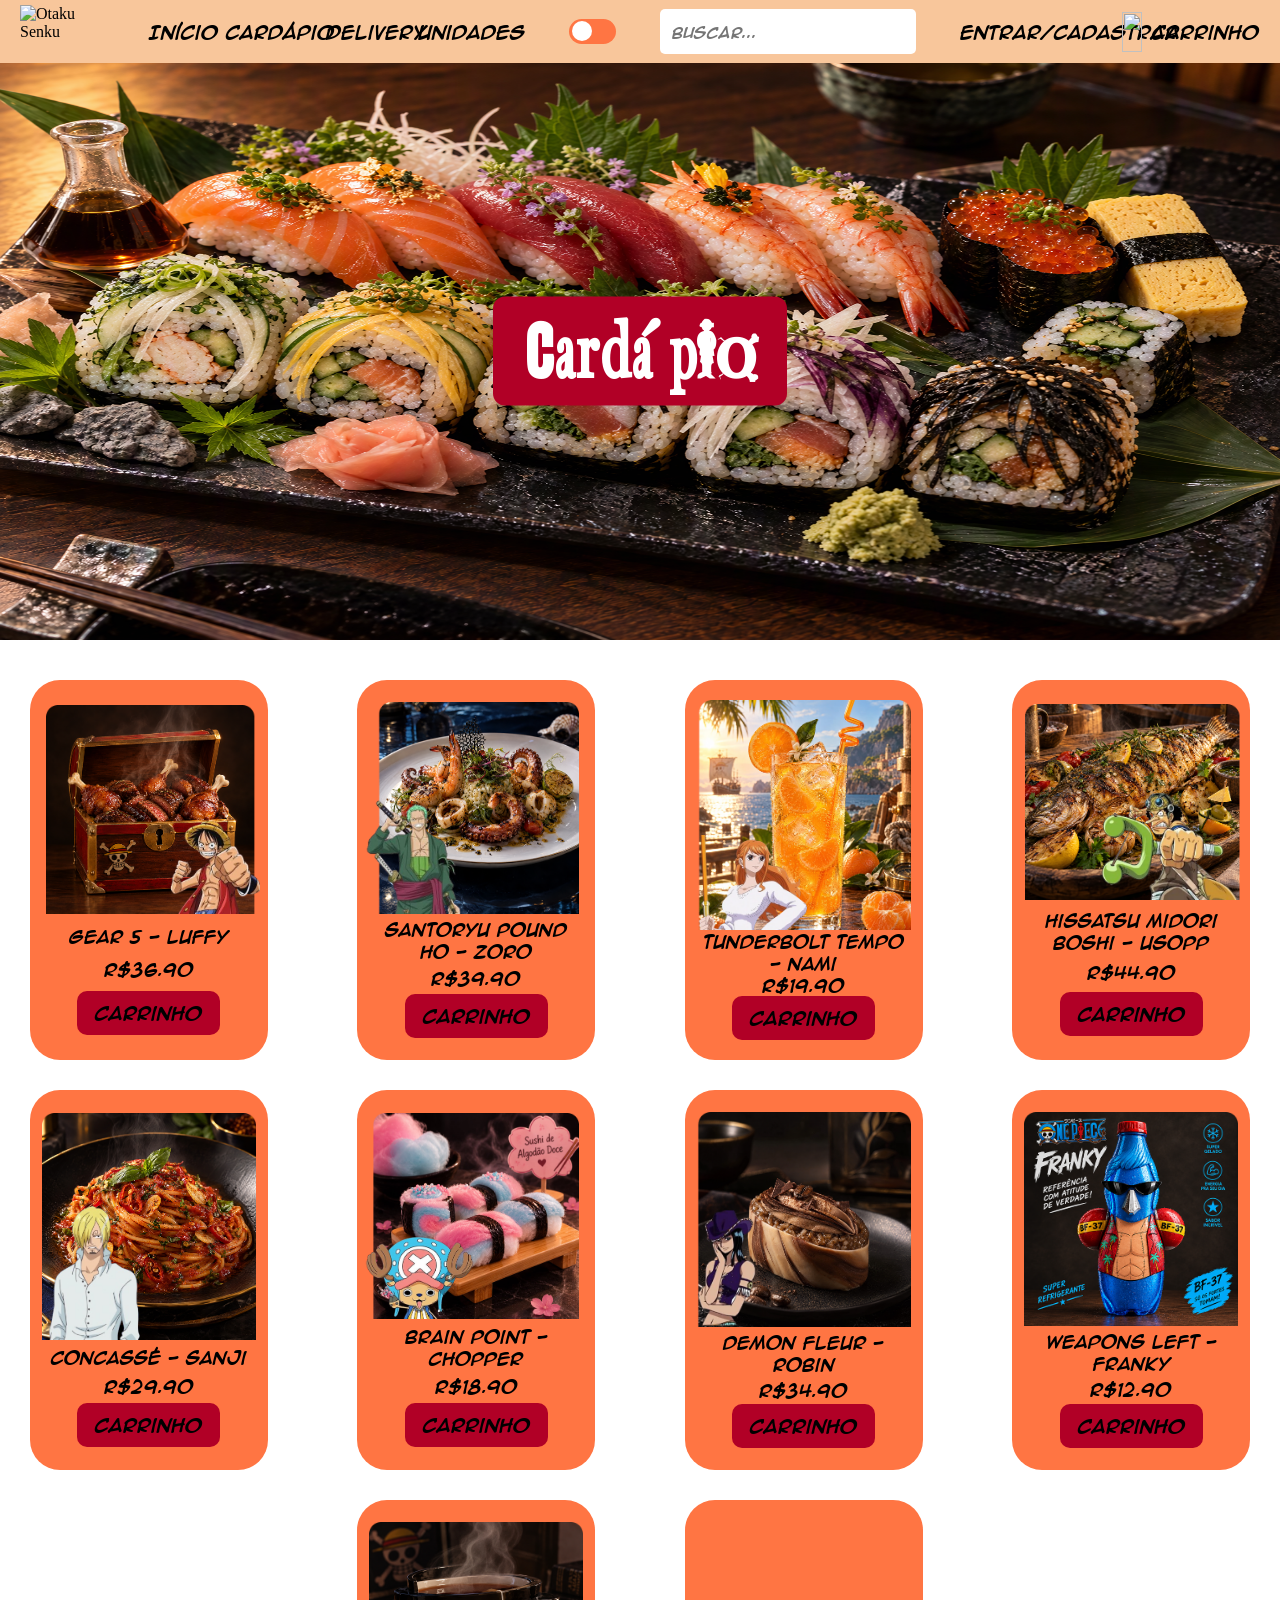
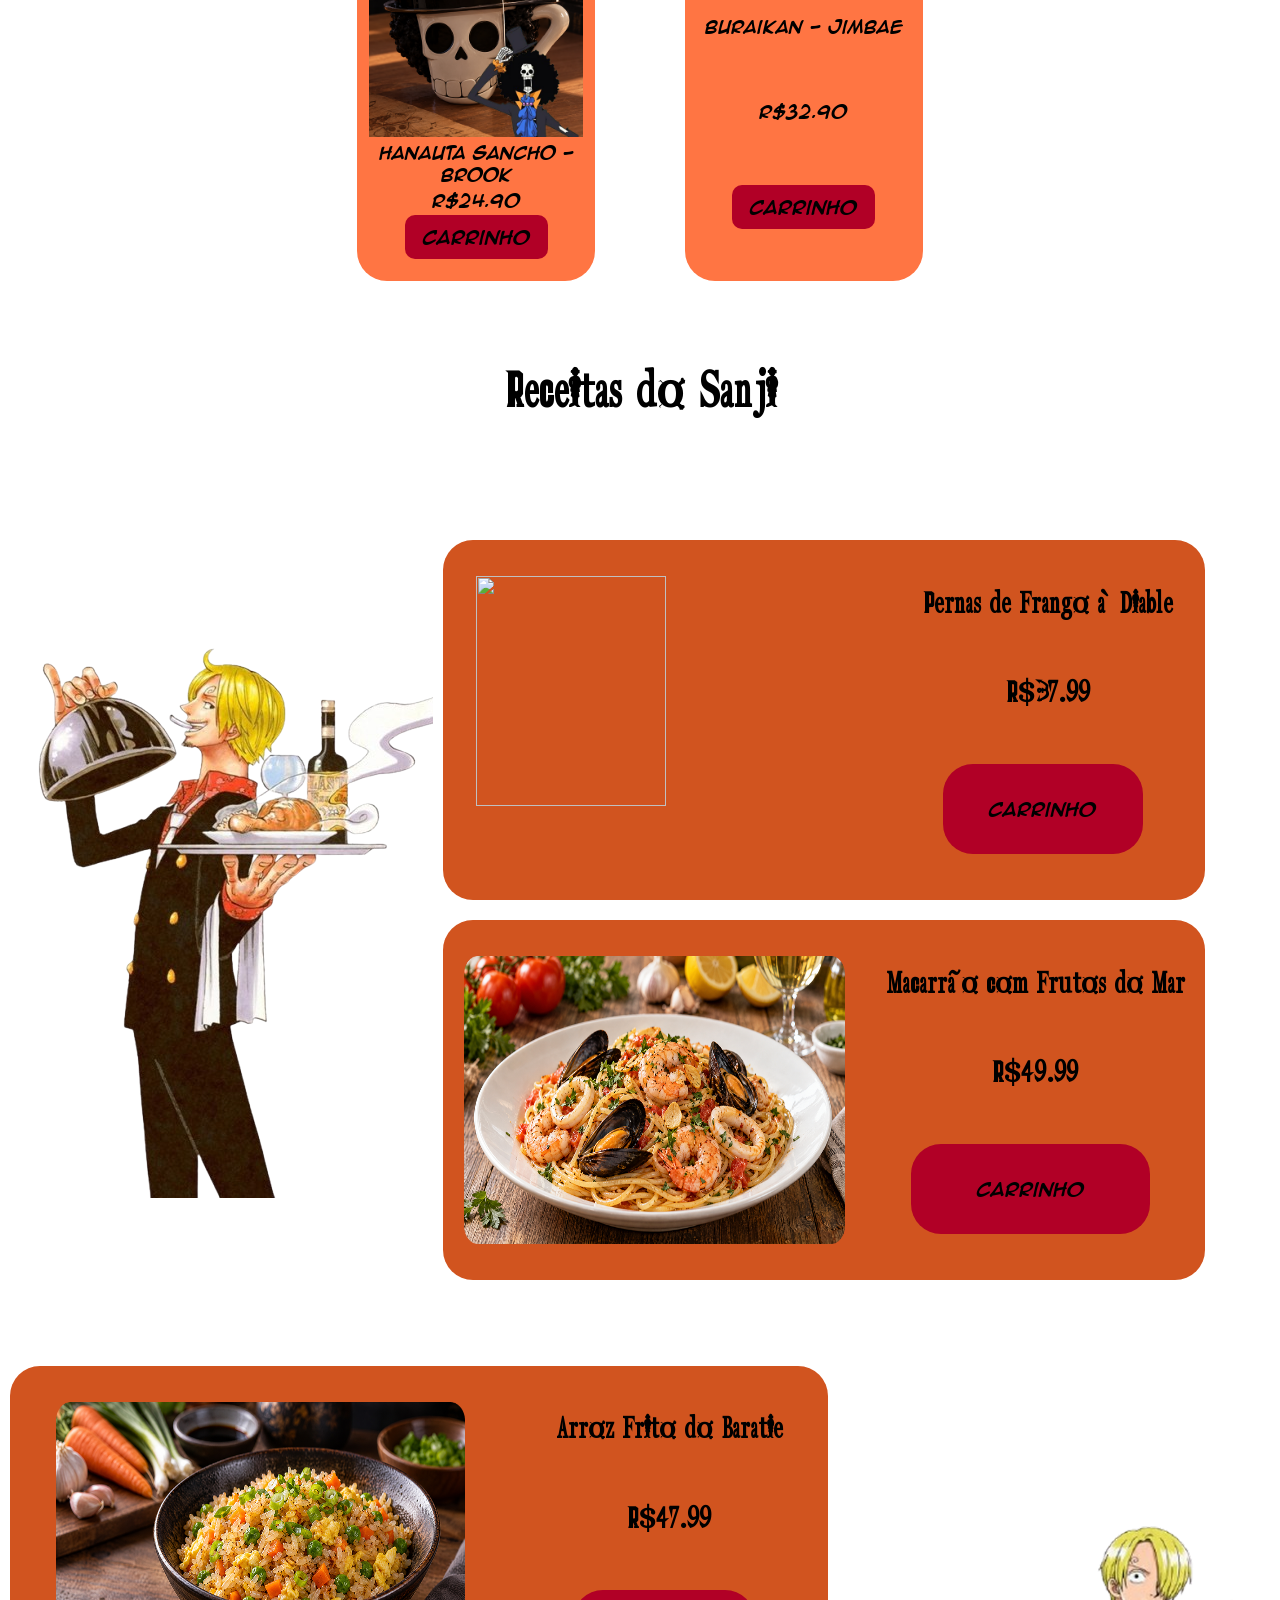
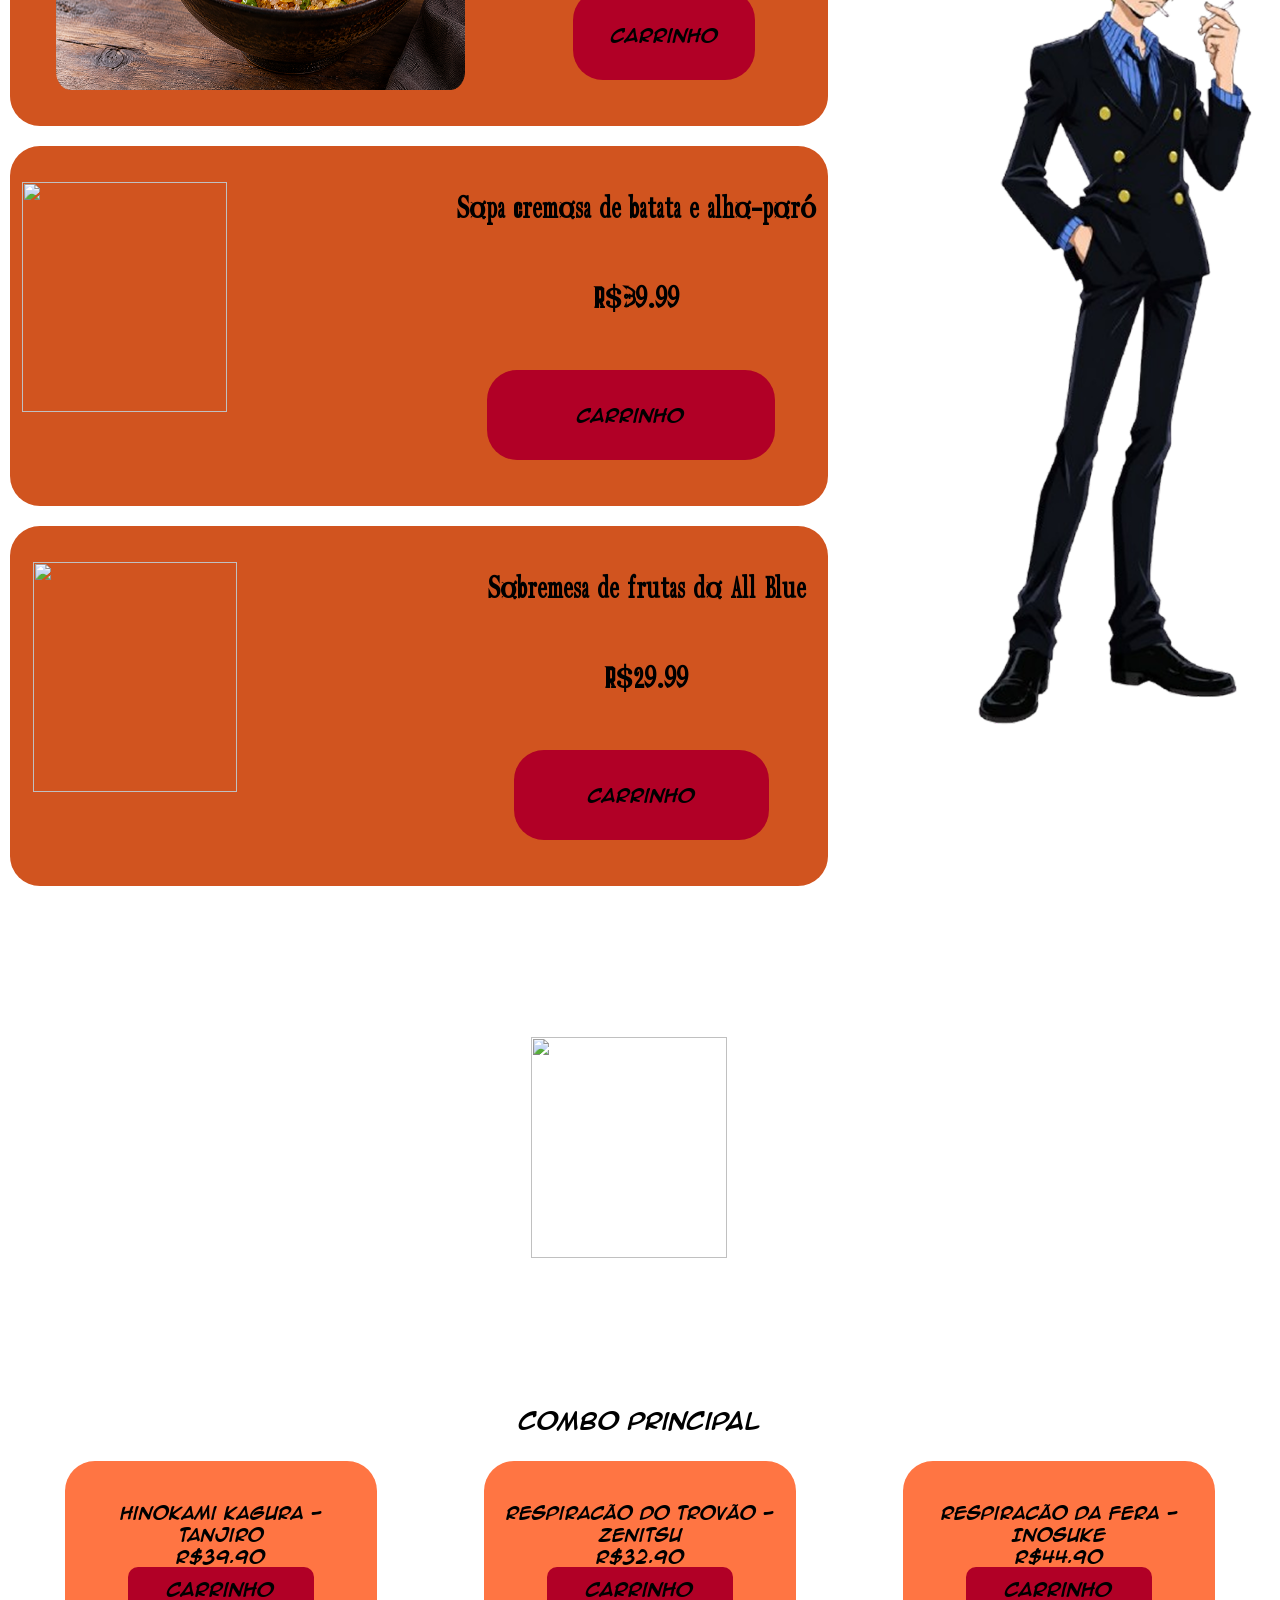
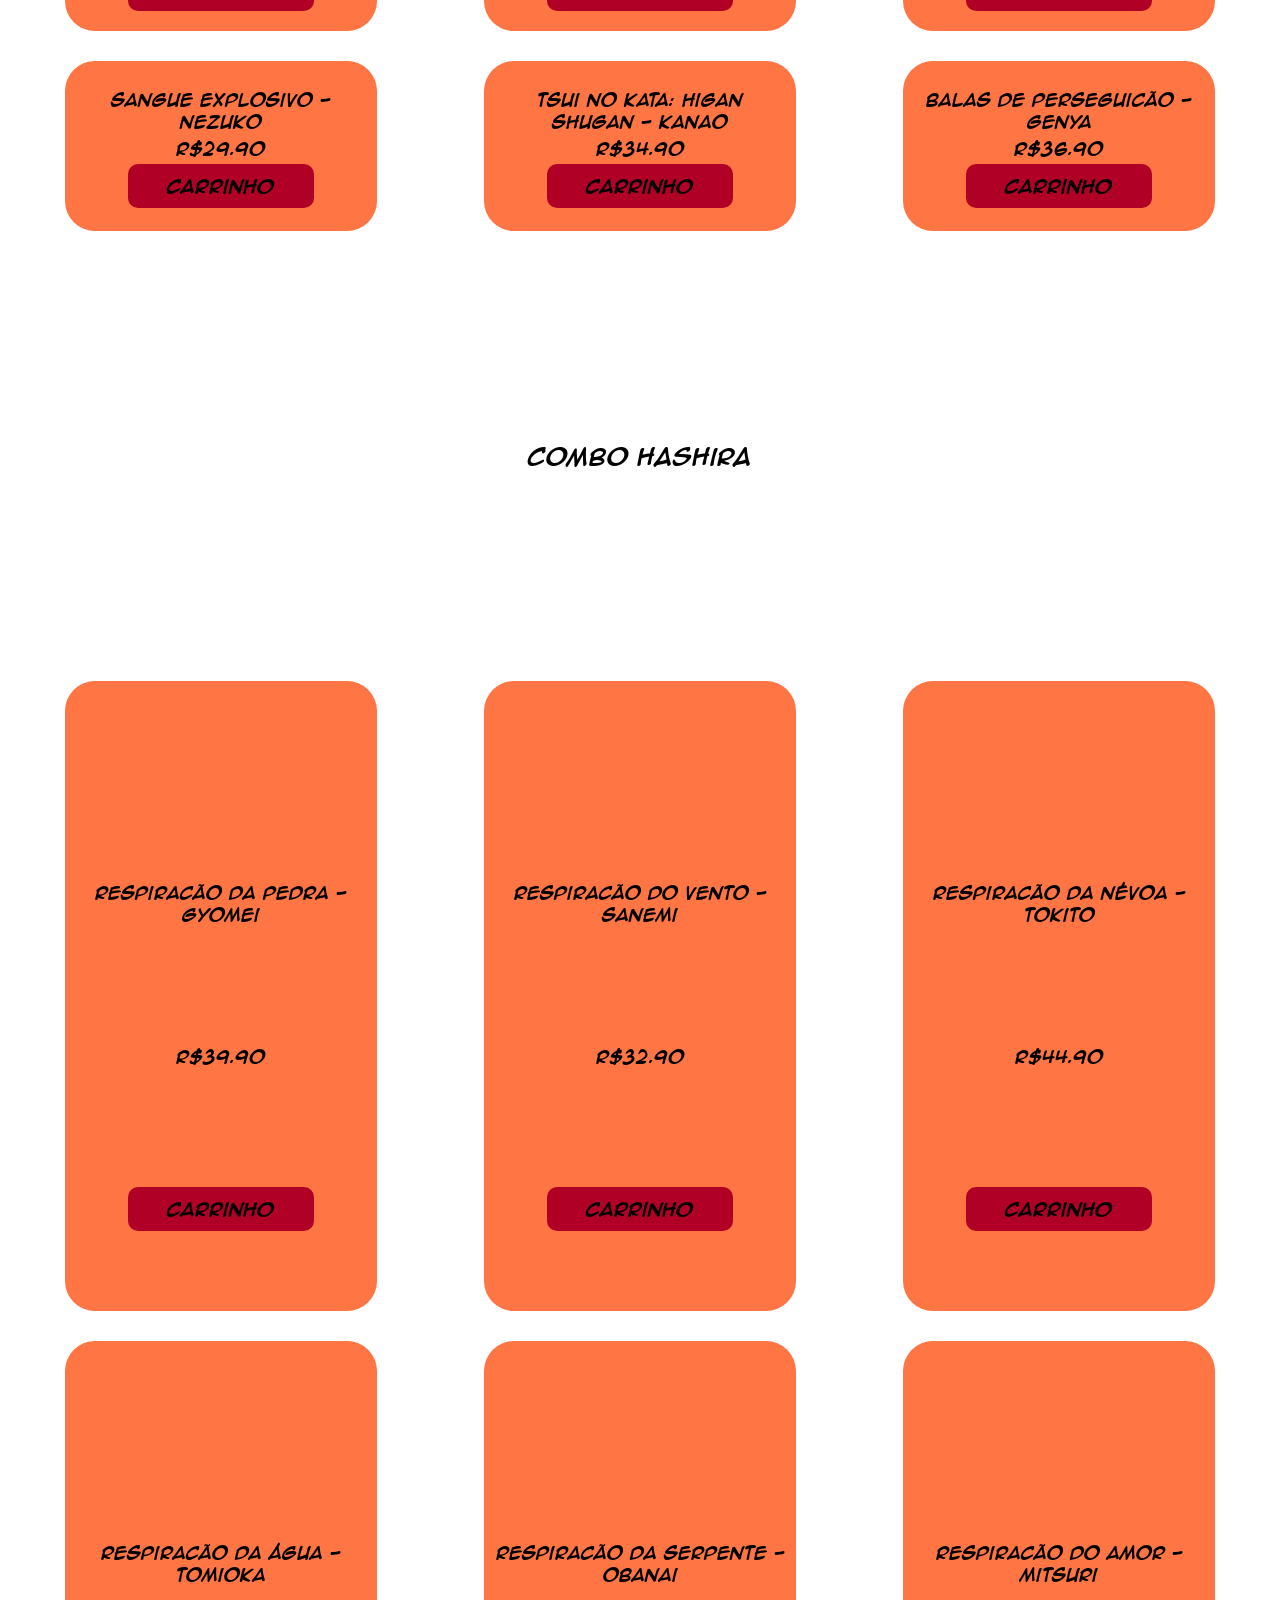
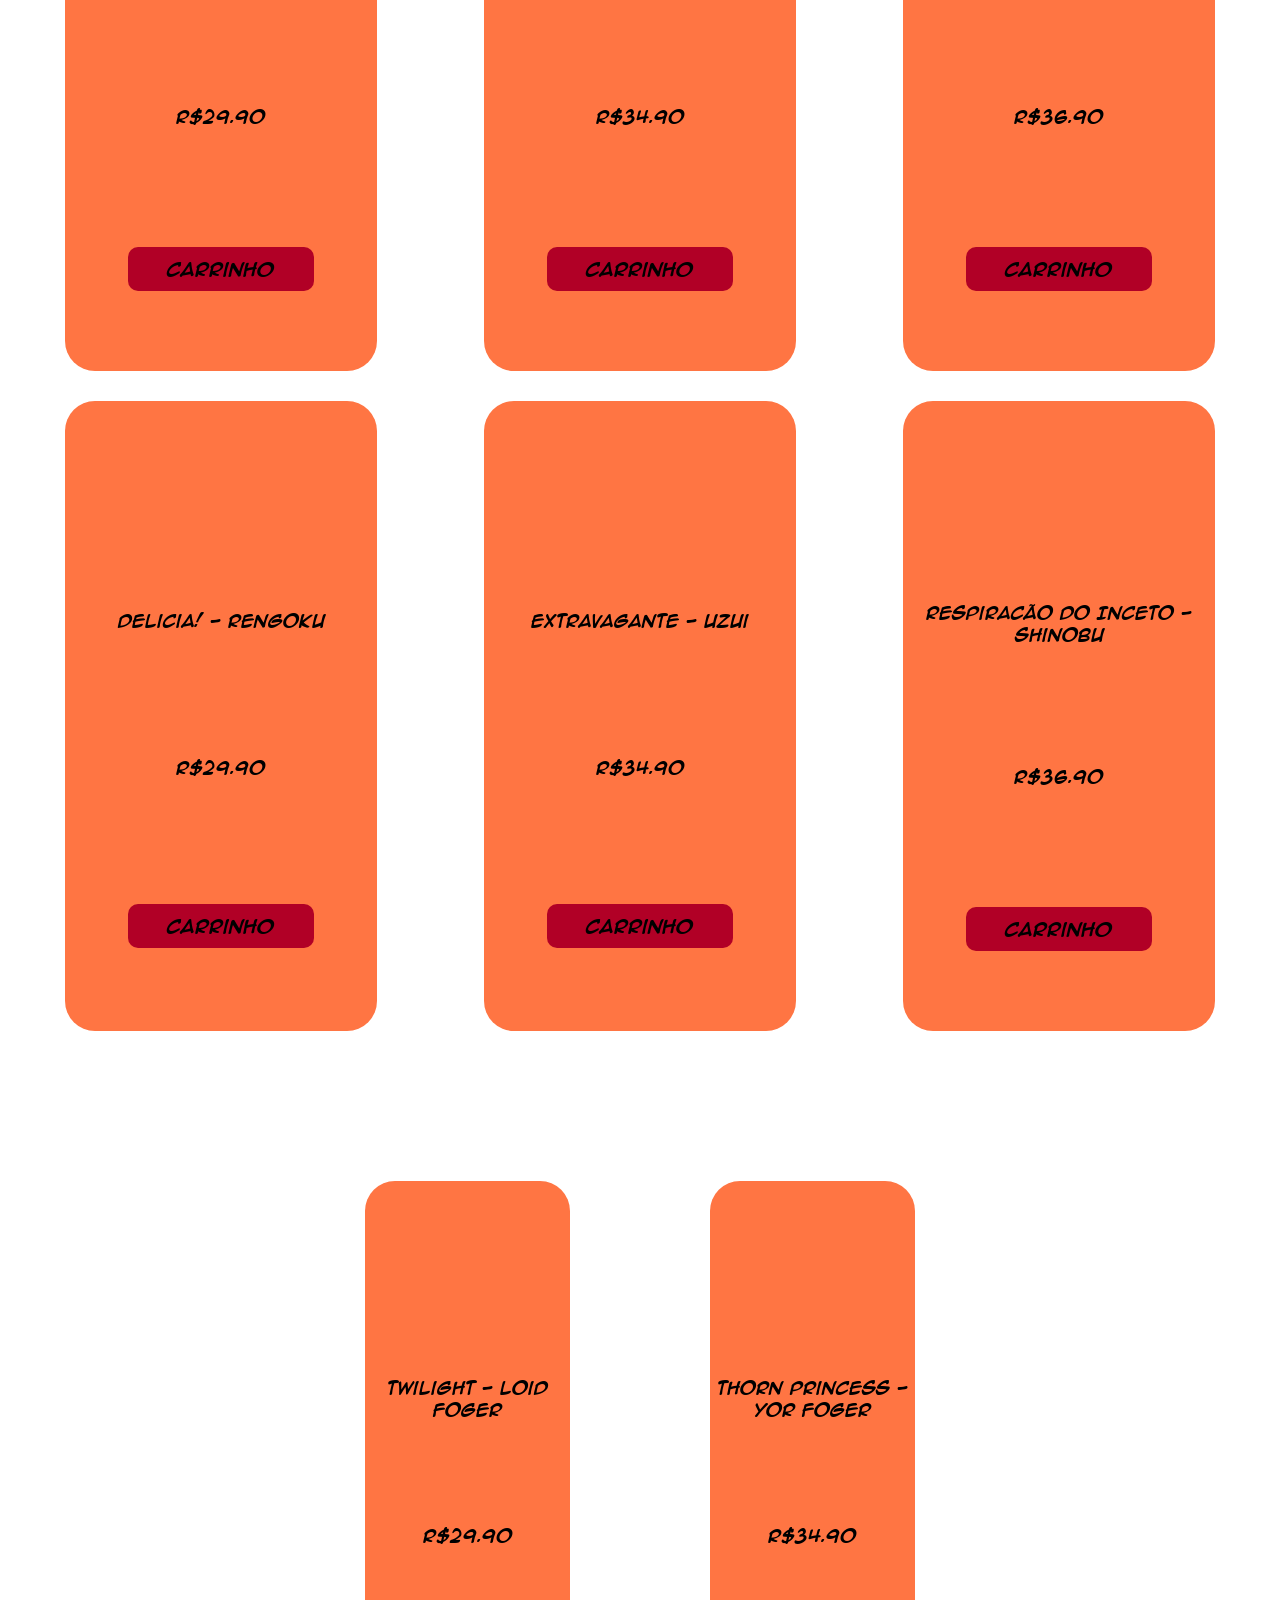
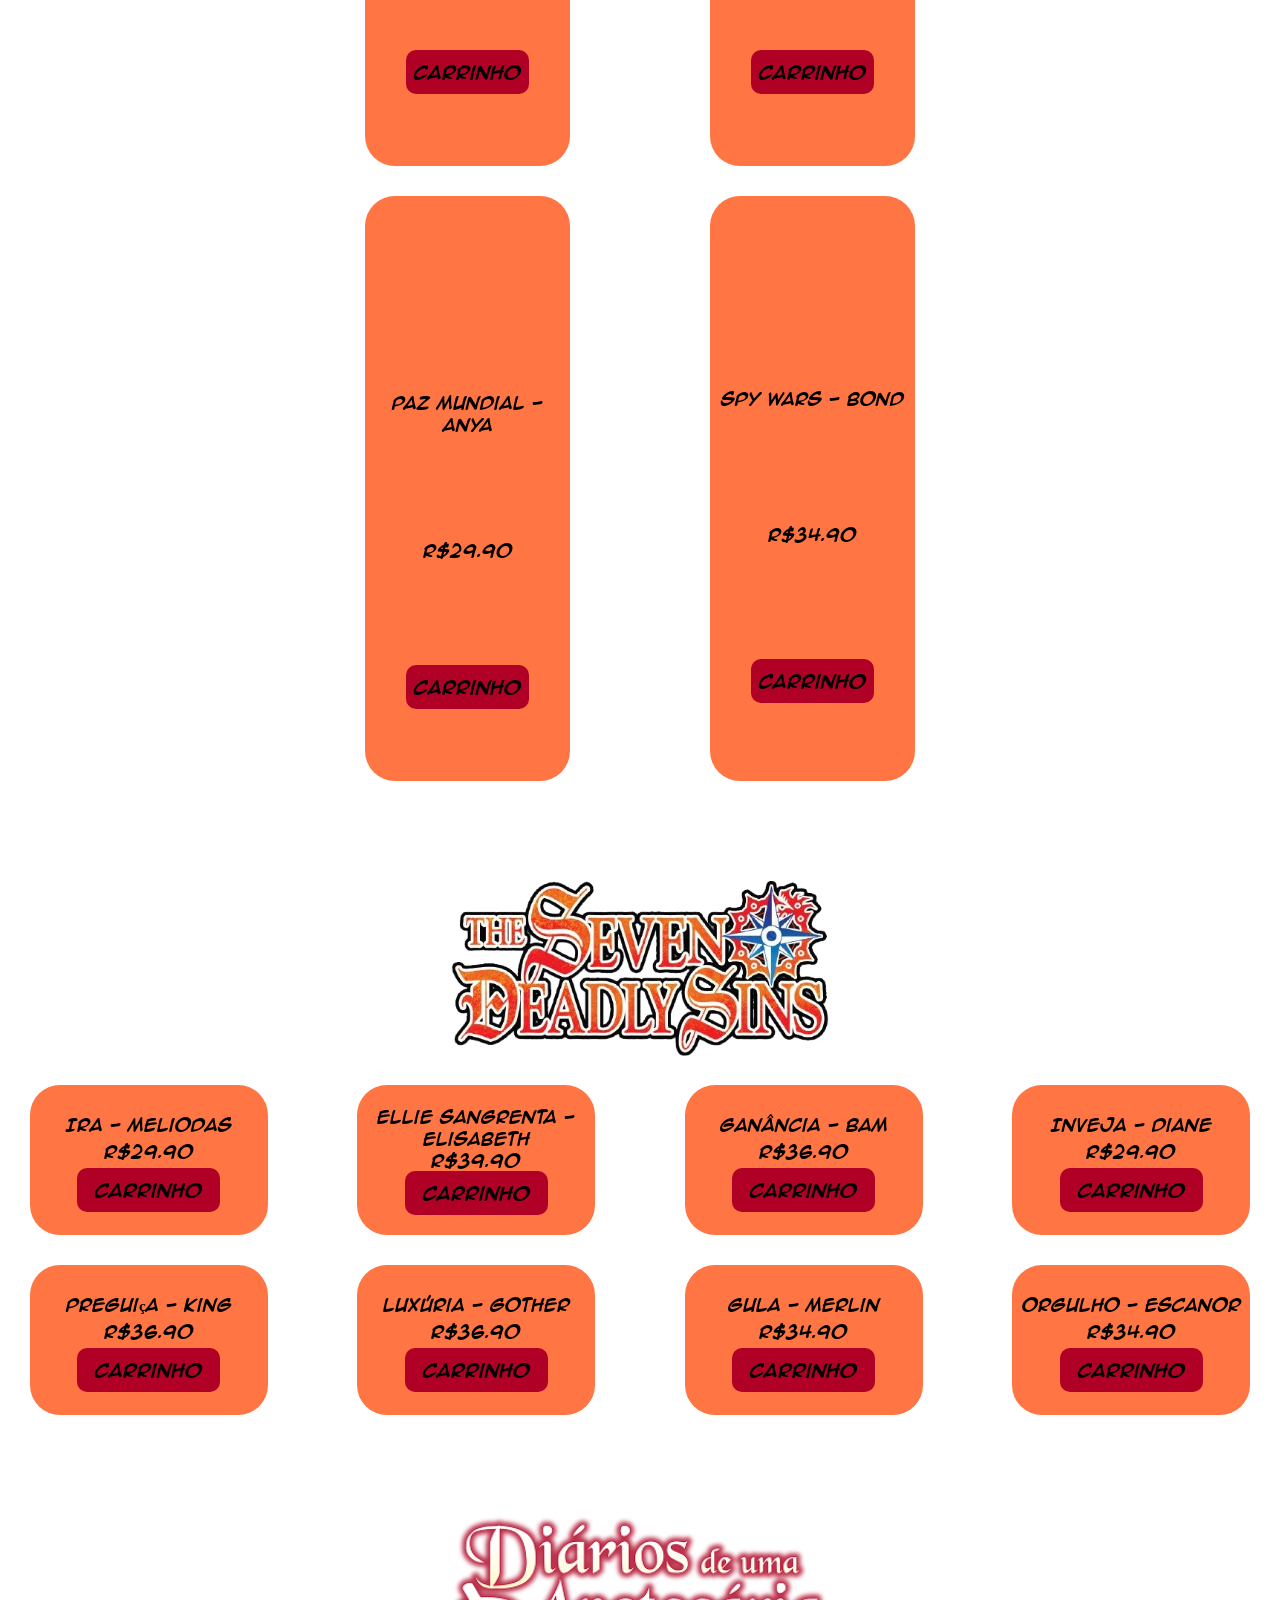
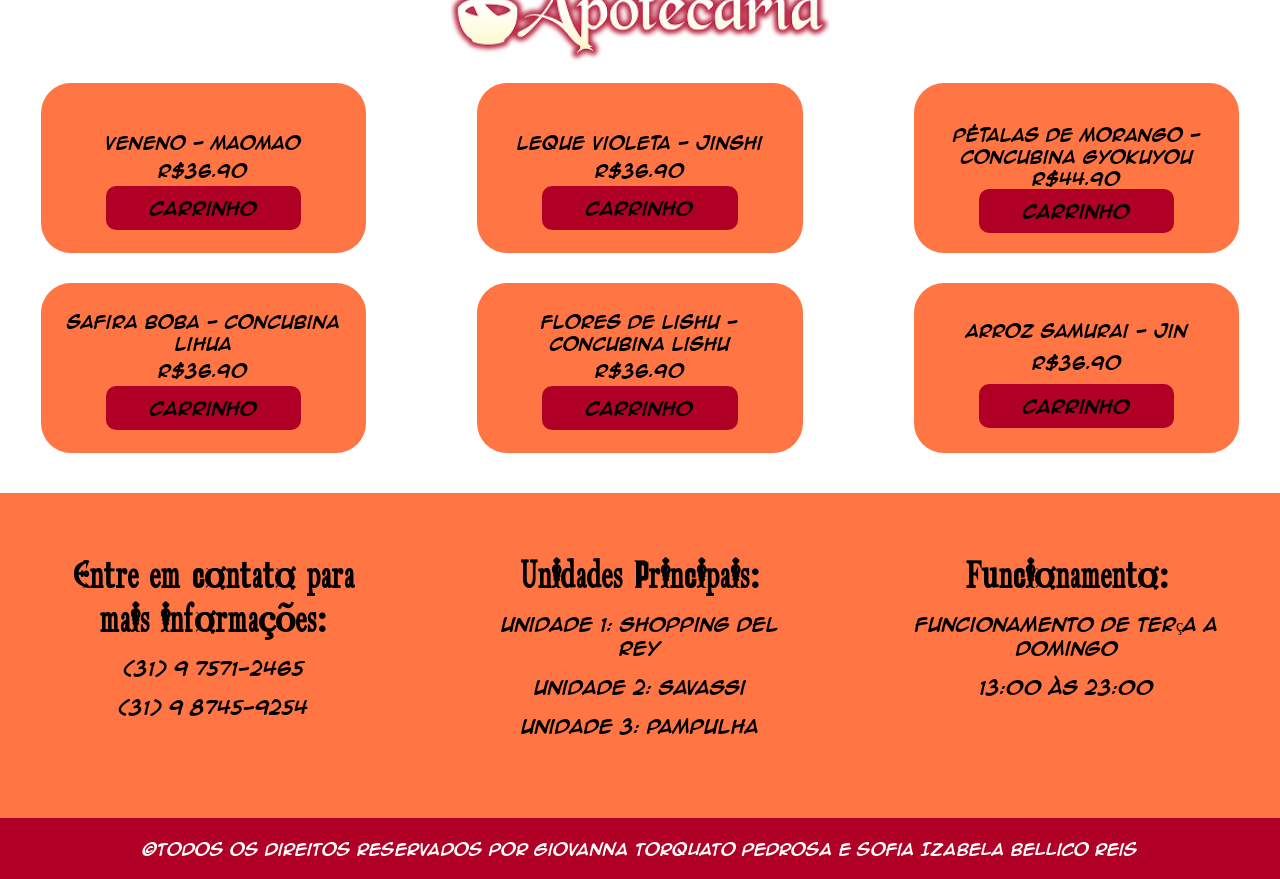
==== cardapio.html @ de94ec40 "Add files via upload" ====
<!DOCTYPE html>
<html lang="pt-BR">

<head>
    <meta charset="UTF-8">
    <meta name="viewport" content="width=device-width, initial-scale=1.0">
    <title>Otaku Senku</title>
    <link rel="icon" type="image/x-icon" href="logo_otaku_senku_1.png">
    <link rel="stylesheet" href="cardapio.css">
    <script src="script.js" defer></script>
</head>

<body>
    <header class="header">
        <div class="logo"><img src="logo_otaku_senku_1.png" alt="Otaku Senku"></div>

        <div class="menu-mobile">
            <input type="checkbox" id="menu-toggle" class="menu-toggle">
            <label for="menu-toggle" class="botao-menu">Menu</label>

            <menu class="menu-principal">
                <li><a href="index.html">Início</a></li>
                <li><a href="cardapio.html">Cardápio</a></li>
                <li><a href="delivery.html">Delivery</a></li>
                <li><a href="unidades.html">Unidades</a></li>
                <li class="so-mobile"><a href="#" class="abrir-modal">Entrar/Cadastrar</a></li>
            </menu>
        </div>
        
        <label class="switch">
            <input type="checkbox" id="meu-switch">
            <span class="slider"></span>
        </label>

        <input type="text" placeholder="  Buscar..." class="input">

        <menu class="outro-menu">
            <li><a href="#" class="entrar abrir-modal">Entrar/Cadastrar</a></li>
        </menu>

        <div class="car"><a href="carrinho.html" id="a"><img src="car 1.png" alt="">Carrinho</a></div>
    </header>

    <!-- MODAL: fica fora do header, direto no body, para o resto da página poder ser desfocado -->
    <dialog id="cadastro">
        <form method="dialog" class="form-cadastro">
            <button type="button" class="fechar-x" id="fecharModal" aria-label="Fechar">&times;</button>

            <h2>Entrar / Cadastrar</h2>
            <p class="subtitulo">Junte-se à nossa guilda otaku!</p>

            <input type="text" placeholder="Nome completo" required>
            <input type="email" placeholder="E-mail" required>
            <input type="password" placeholder="Senha" required>
            <input type="password" placeholder="Confirme sua senha" required>

            <button type="submit" class="btn-cadastrar">Cadastrar</button>
        </form>
    </dialog>
    <section class="sec01">
        <div class="fundo"></div>
        <h1 class="titulo">Cardápio</h1>
    </section>
    <section class="sec02">
        <img src="One-Piece-Logo-removebg-preview.png" alt="">
        <div class="OnePiece">

            <div class="produtos-grid">

                <div class="caixa-produtos">
                    <img src="Frame 7.png" alt="" class="esquerda">
                    <h2>Gear 5 - Luffy</h2>
                    <h2>R$36.90</h2>
                    <a href="" id="luffy">Carrinho</a>
                </div>

                <div class="caixa-produtos">
                    <img src="Frame 8.png" alt="" class="direita">
                    <h2>Santoryu Pound Ho - Zoro</h2>
                    <h2>R$39.90</h2>
                    <a href="" id="zoro">Carrinho</a>
                </div>

                <div class="caixa-produtos">
                    <img src="Frame 9.png" alt="">
                    <h2>Tunderbolt Tempo - Nami</h2>
                    <h2>R$19.90</h2>
                    <a href="" id="nami">Carrinho</a>
                </div>

                <div class="caixa-produtos">
                    <img src="Frame 10.png" alt="" id="usopp">
                    <h2>Hissatsu Midori Boshi - Usopp</h2>
                    <h2>R$44.90</h2>
                    <a href="" id="usoppp">Carrinho</a>
                </div>
                <div class="caixa-produtos">
                    <img src="Frame 11.png" alt="">
                    <h2>Concassé - Sanji</h2>
                    <h2>R$29.90</h2>
                    <a href="" id="sanji">Carrinho</a>
                </div>

                <div class="caixa-produtos">
                    <img src="Frame 12.png" alt="" class="direita">
                    <h2>Brain Point - Chopper</h2>
                    <h2>R$18.90</h2>

                    <a href="" id="chopper">Carrinho</a>
                </div>

                <div class="caixa-produtos">
                    <img src="Frame 13.png" alt="">
                    <h2>Demon Fleur - Robin</h2>
                    <h2>R$34.90</h2>
                    <a href="" id="robin">Carrinho</a>
                </div>

                <div class="caixa-produtos">
                    <img src="Frame 15.png" alt="">
                    <h2>Weapons Left - Franky</h2>
                    <h2>R$12.90</h2>
                    <a href="" id="franky">Carrinho</a>
                </div>
                <div></div>
                <div class="caixa-produtos">
                    <img src="Frame 16.png" alt="">
                    <h2>Hanauta Sancho - Brook</h2>
                    <h2>R$24.90</h2>
                    <a href="" id="brook">Carrinho</a>
                </div>

                <div class="caixa-produtos">
                    <img src="Frame 17.png" alt="">
                    <h2>Buraikan - Jimbae</h2>
                    <h2>R$32.90</h2>
                    <a href="" id="jimbae">Carrinho</a>
                </div>

                <div></div>

            </div>
        </div>
        <div class="receitas-sanji">
            <h1>Receitas do Sanji</h1>
            <div class="flex-receitas">
                <img src="2f24c6313827f843e44d86d9c2105148_1-removebg-preview.png" alt="">
                <div class="receitas-grid">
                    <div class="sanji">
                        <img src="frango_a_diable_banner 1.png" alt="">
                        <div class="informa">
                            <h2>Pernas de Frango à Diable</h2>
                            <h2>R$37.99</h2>
                            <a href="">Carrinho</a>
                        </div>
                    </div>
                    <div class="sanji">
                        <img src="espaguete_frutos_do_mar_banner 1.png" alt="">
                        <div class="informa">
                            <h2>Macarrão com Frutos do Mar</h2>
                            <h2>R$49.99</h2>
                            <a href="">Carrinho</a>
                        </div>
                    </div>
                </div>
            </div>
            <div class="flex-receitas">
                <div class="receitas-grid2">
                    <div class="sanji">
                        <img src="arroz_frito_asiatico_banner 1.png" alt="">
                        <div class="informa">
                            <h2>Arroz Frito do Baratie</h2>
                            <h2>R$47.99</h2>
                            <a href="">Carrinho</a>
                        </div>
                    </div>
                    <div class="sanji">
                        <img src="sopa_batata_alho_poro_banner 1.png" alt="">
                        <div class="informa">
                            <h2>Sopa cremosa de batata e alho-poró</h2>
                            <h2>R$39.99</h2>
                            <a href="">Carrinho</a>
                        </div>
                    </div>
                    <div class="sanji">
                        <img src="sobremesa_tropical_camadas_banner 1.png" alt="">
                        <div class="informa">
                            <h2>Sobremesa de frutas do All Blue</h2>
                            <h2>R$29.99</h2>
                            <a href="">Carrinho</a>
                        </div>
                    </div>
                </div>
                <img class="sanji-imagem" src="d0e6f9afec285cfa0e357a401f003ca3-removebg-preview 1.png" alt="">

            </div>
        </div>
    </section>
    <section class="sec03">
        <div class="DemonSlayer">
            <div class="nsei">
                <img class="imgss" id="demon" src="logo_demon_slayer-removebg-preview.png" alt="">
                <h1>Combo Principal</h1>
            </div>
            <div class="produtos-grid2">

                <div class="caixa-produtos">
                    <img src="Frame 18.png" alt="" class="baixo">
                    <h2>Hinokami Kagura - Tanjiro </h2>
                    <h2>R$39.90</h2>
                    <a href="" id="tanjiro">Carrinho</a>
                </div>

                <div class="caixa-produtos">
                    <img src="Frame 19.png" alt="" class="baixo">
                    <h2>Respiracão do trovão - Zenitsu</h2>
                    <h2>R$32.90</h2>
                    <a href="" id="zenitsu">Carrinho</a>
                </div>

                <div class="caixa-produtos">
                    <img src="Frame 20.png" alt="" class="baixo">
                    <h2>Respiracão da Fera - Inosuke</h2>
                    <h2>R$44.90</h2>
                    <a href="" id="inosuke">Carrinho</a>
                </div>


                <div class="caixa-produtos">
                    <img src="Frame 21.png" alt="">
                    <h2>Sangue Explosivo - Nezuko</h2>
                    <h2>R$29.90</h2>
                    <a href="" id="nezuko">Carrinho</a>
                </div>

                <div class="caixa-produtos">
                    <img src="Frame 22.png" alt="" class="direita">
                    <h2>Tsui no kata: Higan Shugan - Kanao</h2>
                    <h2>R$34.90</h2>

                    <a href="" id="kanao">Carrinho</a>
                </div>

                <div class="caixa-produtos">
                    <img src="Frame 23.png" alt="">
                    <h2>Balas de Perseguicão - Genya</h2>
                    <h2>R$36.90</h2>
                    <a href="" id="genya">Carrinho</a>
                </div>

            </div>
            <div class="nsei">
                <h1>Combo hashira</h1>
            </div>
            <div class="produtos-grid3">

                <div class="caixa-produtos2">
                    <img src="Frame 24.png" alt="">
                    <h2>Respiracão da Pedra - Gyomei</h2>
                    <h2>R$39.90</h2>
                    <a href="" id="gyomei">Carrinho</a>
                </div>

                <div class="caixa-produtos2">
                    <img src="Frame 25.png" alt="">
                    <h2>Respiracão do Vento - Sanemi</h2>
                    <h2>R$32.90</h2>
                    <a href="" id="sanemi">Carrinho</a>
                </div>

                <div class="caixa-produtos2">
                    <img src="Frame 26.png" alt="">
                    <h2>Respiracão da Névoa - Tokito</h2>
                    <h2>R$44.90</h2>
                    <a href="" id="tokito">Carrinho</a>
                </div>

                <div class="caixa-produtos2">
                    <img src="Frame 27.png" alt="">
                    <h2>Respiracão da Água - Tomioka</h2>
                    <h2>R$29.90</h2>
                    <a href="" id="tomioka">Carrinho</a>
                </div>
                <div class="caixa-produtos2">
                    <img src="Frame 28.png" alt="">
                    <h2>Respiracão da Serpente - Obanai</h2>
                    <h2>R$34.90</h2>
                    <a href="" id="obanai">Carrinho</a>
                </div>

                <div class="caixa-produtos2">
                    <img src="Frame 29.png" alt="">
                    <h2>Respiracão do Amor - Mitsuri </h2>
                    <h2>R$36.90</h2>

                    <a href="" id="mitsuri">Carrinho</a>
                </div>

                <div class="caixa-produtos2">
                    <img src="Frame 30-1.png" alt="">
                    <h2>Delicia! - Rengoku</h2>
                    <h2>R$29.90</h2>
                    <a href="" id="rengoku">Carrinho</a>
                </div>

                <div class="caixa-produtos2">
                    <img src="Frame 32.png" alt="">
                    <h2>Extravagante - Uzui</h2>
                    <h2>R$34.90</h2>
                    <a href="" id="uzui">Carrinho</a>
                </div>
                <div class="caixa-produtos2">
                    <img src="Frame 33.png" alt="">
                    <h2>Respiracão do Inceto - Shinobu</h2>
                    <h2>R$36.90</h2>
                    <a href="" id="shinobu">Carrinho</a>
                </div>



                <div></div>

            </div>
        </div>
    </section>
    <section class="sec04">
        <div class="spyFamily">
            <img class="imasss" id="bc" src="Spy___Family_logo-removebg-preview.png" alt="">
            <div class="produtos-grid4">

                <div class="caixa-produtos4">
                    <img src="Frame 34.png" alt="" class="baixo">
                    <h2>Twilight - Loid Foger </h2>
                    <h2>R$29.90</h2>
                    <a href="" id="loid">Carrinho</a>
                </div>

                <div class="caixa-produtos4">
                    <img src="Frame 35.png" alt="" class="baixo">
                    <h2>Thorn Princess - Yor Foger</h2>
                    <h2>R$34.90</h2>
                    <a href="" id="yor">Carrinho</a>
                </div>

                <div class="caixa-produtos4">
                    <img src="Frame 36.png" alt="" class="baixo">
                    <h2>Paz Mundial - Anya</h2>
                    <h2>R$29.90</h2>
                    <a href="" id="anya">Carrinho</a>
                </div>


                <div class="caixa-produtos4">
                    <img src="Frame 37.png" alt="">
                    <h2>Spy Wars - Bond</h2>
                    <h2>R$34.90</h2>
                    <a href="" id="bond">Carrinho</a>
                </div>
            </div>
        </div>
    </section>
    <section class="sec05">
        <div class="nanatsu">
            <img class="imasss" src="0f487c1e55f2357e136c6020f823ef1a-removebg-preview.png" alt="">
            <div class="produtos-grid5">

                <div class="caixa-produtos5">
                    <img src="Frame 38.png" alt="">
                    <h2>IRA - Meliodas</h2>
                    <h2>R$29.90</h2>
                    <a href="" id="meliodas">Carrinho</a>
                </div>

                <div class="caixa-produtos5">
                    <img src="Frame 39.png" alt="">
                    <h2>Ellie Sangrenta - Elisabeth</h2>
                    <h2>R$39.90</h2>
                    <a href="" id="elisabeth">Carrinho</a>
                </div>

                <div class="caixa-produtos5">
                    <img src="Frame 40.png" alt="">
                    <h2>Ganância - Bam</h2>
                    <h2>R$36.90</h2>
                    <a href="" id="bam">Carrinho</a>
                </div>

                <div class="caixa-produtos5">
                    <img src="Frame 41.png" alt="">
                    <h2>Inveja - Diane</h2>
                    <h2>R$29.90</h2>
                    <a href="" id="diane">Carrinho</a>
                </div>
                <div class="caixa-produtos5">
                    <img src="Frame 42.png" alt="">
                    <h2>Preguiça - King</h2>
                    <h2>R$36.90</h2>
                    <a href="" id="king">Carrinho</a>
                </div>

                <div class="caixa-produtos5">
                    <img src="Frame 43.png" alt="">
                    <h2>Luxúria - Gother</h2>
                    <h2>R$36.90</h2>

                    <a href="" id="gother">Carrinho</a>
                </div>

                <div class="caixa-produtos5">
                    <img src="Frame 44.png" alt="">
                    <h2>Gula - Merlin</h2>
                    <h2>R$34.90</h2>
                    <a href="" id="merlin">Carrinho</a>
                </div>

                <div class="caixa-produtos5">
                    <img src="Frame 45.png" alt="">
                    <h2>Orgulho - Escanor</h2>
                    <h2>R$34.90</h2>
                    <a href="" id="escanor">Carrinho</a>
                </div>

            </div>
        </div>
        </div>
    </section>

    <section class="sec06">
        <div class="diariosApotecaria">
            <img class="imasss" src="3mjErHRF4zRYIcdmK1jbAHL158m 1.png" alt="">
            <div class="produtos-grid2">

                <div class="caixa-produtos">
                    <img src="Frame 46.png" alt="" class="baixo">
                    <h2>Veneno - Maomao </h2>
                    <h2>R$36.90</h2>
                    <a href="" id="maomao">Carrinho</a>
                </div>

                <div class="caixa-produtos">
                    <img src="Frame 47.png" alt="" class="baixo">
                    <h2>Leque Violeta - Jinshi</h2>
                    <h2>R$36.90</h2>
                    <a href="" id="jinshi">Carrinho</a>
                </div>

                <div class="caixa-produtos">
                    <img src="Frame 48.png" alt="" class="baixo">
                    <h2>Pétalas de Morango - Concubina Gyokuyou</h2>
                    <h2>R$44.90</h2>
                    <a href="" id="inosuke">Carrinho</a>
                </div>


                <div class="caixa-produtos">
                    <img src="Frame 49.png" alt="">
                    <h2>Safira Boba - Concubina Lihua</h2>
                    <h2>R$36.90</h2>
                    <a href="" id="lihua">Carrinho</a>
                </div>

                <div class="caixa-produtos">
                    <img src="Frame 50.png" alt="" class="direita">
                    <h2>Flores de Lishu - Concubina Lishu</h2>
                    <h2>R$36.90</h2>

                    <a href="" id="lishu">Carrinho</a>
                </div>

                <div class="caixa-produtos">
                    <img src="Frame 51.png" alt="">
                    <h2>Arroz Samurai - Jin</h2>
                    <h2>R$36.90</h2>
                    <a href="" id="jin">Carrinho</a>
                </div>

            </div>
    </section>
    <footer class="footer">
        <div class="informacoes">
            <div class="contato">
                <h1>Entre em contato para mais informações:</h1>
                <p>(31) 9 7571-2465</p>
                <p>(31) 9 8745-9254</p>
            </div>
            <div class="contato">
                <h1>Unidades Principais:</h1>
                <p>Unidade 1: Shopping Del Rey</p>
                <p>Unidade 2: Savassi</p>
                <p>Unidade 3: Pampulha</p>
            </div>
            <div class="contato">
                <h1>Funcionamento:</h1>
                <p>Funcionamento de Terça a Domingo</p>
                <p>13:00 às 23:00</p>
            </div>
        </div>
        <div class="start">
            <img src="logo_otaku_senku_1.png" alt="">
        </div>
        <div class="creditos">
            <p>&copy;Todos os direitos reservados por Giovanna Torquato Pedrosa e Sofia Izabela Bellico Reis </p>
        </div>
    </footer>
</body>

</html>
---- cardapio.css ----
* {
    margin: 0;
    padding: 0;
    box-sizing: border-box;
}
 
/* ================= FONTES ================= */
@font-face {
    font-family: 'AnimeAce';
    src: url('./fonts/animeace2_bld.ttf') format('truetype');
    font-weight: normal;
    font-style: normal;
}
@font-face {
    font-family: 'JujutsuKaizen';
    src: url('./fonts/Qetod.ttf') format('truetype');
    font-weight: normal;
    font-style: normal;
}
@font-face {
    font-family: 'BlackClover';
    src: url('./fonts/FetteClassicUNZFraktur.ttf') format('truetype');
    font-weight: normal;
    font-style: normal;
}
@font-face {
    font-family: 'OnePiece';
    src: url('./fonts/OnePiece-zAqL.ttf') format('truetype');
    font-weight: normal;
    font-style: normal;
}
 
/* ================= CORES ================= */
:root {
    --opaco: #f2954488;
    --botao: #ff7543;
    --orange: #D1541F;
    --yellow: #FFFFC9;
    --vermelho: #b10026;
    --branco: white;
    --preto: black;
}
.dark_mode {
    --opaco: #ffce5a95;
    --botao: #FFCD5A;
    --orange: #D1541F;
    --yellow: #ff6a00;
    --vermelho: #A80800;
    --branco: black;
    --preto: white;
}
 
p {
    font-family: 'JujutsuKaizen', Consolas, monospace;
}
 
/* ================= HEADER ================= */
.menu-mobile {
    display: contents;
}
.menu-toggle,
.botao-menu,
.so-mobile {
    display: none;
}
 
menu {
    display: flex;
    justify-content: space-around;
    align-items: center;
    width: 30%;
    list-style-type: none;
}
.outro-menu {
    display: flex;
    justify-content: space-around;
    align-items: center;
    width: 10%;
    list-style-type: none;
}
.header {
    display: flex;
    justify-content: space-between;
    align-items: center;
    width: 100%;
    height: 7vh;
    background-color: var(--opaco);
    position: sticky;
    top: 0;
    z-index: 100;
}
.logo {
    width: 6%;
    height: 6vh;
    margin-left: 20px;
}
.logo img {
    width: 100%;
    height: 6vh;
}
 
a {
    width: 40px;
    height: 40px;
    margin-right: 10px;
    display: flex;
    align-items: center;
    justify-content: center;
    font-family: 'AnimeAce';
    color: black;
    text-decoration: none;
}
.entrar {
    width: auto;
    height: auto;
    margin: 0;
}
 
.input {
    width: 20%;
    height: 5vh;
    border: none;
    border-radius: 5px;
    font-family: 'AnimeAce';
}
 
.car {
    font-family: 'AnimeAce';
    margin-right: 20px;
    display: flex;
    align-items: center;
    justify-content: center;
    width: 10%;
}
.car img {
    width: 100%;
    height: 100%;
    margin-right: 10px;
}
 
/* ================= SWITCH (modo escuro) ================= */
.switch {
    position: relative;
    display: inline-block;
    width: 47px;
    height: 25px;
}
.switch input {
    opacity: 0;
    width: 0;
    height: 0;
}
.slider {
    position: absolute;
    cursor: pointer;
    inset: 0;
    background-color: var(--botao);
    transition: 0.4s;
    border-radius: 34px;
}
.slider:before {
    position: absolute;
    content: "";
    height: 20px;
    width: 20px;
    left: 3px;
    bottom: 3px;
    background-color: var(--branco);
    transition: 0.4s;
    border-radius: 50%;
}
.switch input:checked + .slider {
    background-color: var(--orange);
}
.switch input:checked + .slider:before {
    transform: translateX(20px);
}
 
/* ================= MODAL ================= */
dialog {
    /* o reset "* { margin: 0 }" tira o centro automático, então voltamos com auto */
    margin: auto;
 
    width: min(92vw, 620px);
    padding: 56px 48px 48px;
    border: 4px solid var(--preto);
    border-radius: 22px;
    background-color: var(--vermelho);
    color: white;
    box-shadow: 12px 12px 0 var(--preto);
    overflow: visible;
}
 
dialog[open] {
    animation: aparecer 0.3s ease;
}
 
@keyframes aparecer {
    from { opacity: 0; transform: translateY(-24px) scale(0.95); }
    to   { opacity: 1; transform: translateY(0) scale(1); }
}
 
/* escurece o fundo (o desfoque é feito no body, porque funciona no Firefox) */
dialog::backdrop {
    background-color: rgba(0, 0, 0, 0.35);
}
 
/* RESTO DO SITE DESFOCADO */
body > *:not(dialog) {
    transition: filter 0.3s ease;
}
body.modal-aberto > *:not(dialog) {
    filter: blur(8px);
}
 
.form-cadastro {
    position: relative;
    display: flex;
    flex-direction: column;
    gap: 20px;
}
 
.form-cadastro h2 {
    font-family: 'OnePiece', 'AnimeAce', sans-serif;
    font-size: clamp(2.2rem, 7vw, 3.4rem);
    font-weight: normal;
    text-align: center;
    color: white;
}
 
.form-cadastro .subtitulo {
    font-family: 'AnimeAce', sans-serif;
    font-size: 1.05rem;
    text-align: center;
    margin-bottom: 8px;
}
 
.form-cadastro input {
    width: 100%;
    height: 60px;
    padding: 0 20px;
    border: 3px solid var(--preto);
    border-radius: 12px;
    background-color: white;
    color: black;
    font-family: 'AnimeAce', sans-serif;
    font-size: 1.1rem;
    outline: none;
    transition: box-shadow 0.2s, transform 0.2s;
}
 
.form-cadastro input::placeholder {
    font-family: 'AnimeAce', sans-serif;
    color: #b10026;
    opacity: 0.85;
}
 
.form-cadastro input:focus {
    box-shadow: 0 0 0 4px var(--botao);
    transform: scale(1.02);
}
 
.btn-cadastrar {
    height: 62px;
    margin-top: 6px;
    border: 3px solid var(--preto);
    border-radius: 12px;
    background-color: var(--botao);
    color: black;
    font-family: 'AnimeAce', sans-serif;
    font-size: 1.3rem;
    cursor: pointer;
    transition: transform 0.15s, background-color 0.2s;
}
.btn-cadastrar:hover {
    background-color: var(--orange);
    transform: translateY(-3px);
}
.btn-cadastrar:active {
    transform: translateY(0);
}
 
.fechar-x {
    position: absolute;
    top: -80px;
    right: -64px;
    width: 42px;
    height: 42px;
    padding: 0;
    border: 3px solid var(--preto);
    border-radius: 50%;
    background-color: white;
    color: #b10026;
    font-size: 1.7rem;
    line-height: 1;
    cursor: pointer;
}
.fechar-x:hover {
    background-color: var(--botao);
}
 
/*============================sec01====================================  */
.sec01 {
    position: relative;
    width: 100%;
}

.sec01 .fundo {
    background-image: url("combo_sushi_dr_stone_realista\ 1-1.png");
    background-size: 100% 100%;
    background-repeat: no-repeat;
    width: 100%;
    aspect-ratio: 1886 / 850;
}

.titulo {
    position: absolute;
    top: 50%;
    left: 50%;
    transform: translate(-50%, -50%);
    opacity: 1;                
    color: white;
    font-family: 'OnePiece', 'AnimeAce', sans-serif;
    font-size: clamp(2.5rem, 6vw, 5rem);
    background-color: var(--vermelho); 
    padding: 10px 30px;
    border-radius: 12px;
}
/* 
========================sec02========================== */
.sec02 {
    width: 100%;
    display: flex;
    flex-direction: column;
    align-items: center;
    padding: 40px 0;
    color: var(--preto);
    background-color: var(--branco);
}

.OnePiece {
    width: 100%;
    max-width: 1900px;
}

.produtos-grid {
    display: grid;
    grid-template-columns: repeat(4, 1fr);
    grid-template-rows: repeat(3, 1fr); 
    gap: 30px;
    width: 100%;
    justify-items: center;
}

.caixa-produtos {
    background-color: var(--botao);
    border-radius: 30px;
    display: flex;
    flex-direction: column;
    justify-content: space-around;
    align-items: center;
    width: 80%;
    padding: 20px 0;
    text-align: center;
}

.caixa-produtos img {
    width: 90%;
}
.caixa-produtos h2 {
    font-family: 'AnimeAce';
    font-size: 15px;
}
.direita {
    margin-right: 9px;
}
.esquerda {
    margin-left: 9px;
}
#usopp {
    width: 100%;
    height: auto;
    margin-left: 25px;
}
.produtos-grid a {
    background-color: var(--vermelho);
    border-radius: 10px;
    width: 60%;
    height: auto;
    padding: 10px 0;
    margin: 0;
}
.receitas-sanji {
    display: flex;
    justify-content: space-around;
    flex-direction: column;
    align-items: center;
    width: 100%;
    height: 250vh;
}
.receitas-sanji h1 {
    font-family: 'OnePiece';
    font-size: 50px;
    margin: 50px;
}
.flex-receitas {
    display: flex;
    justify-content: space-around;
    align-items: center;
    width: 100%;
}
.receitas-grid {
    display: grid;
    grid-template-rows: repeat(2,1fr);
    width: 100%;
}
.receitas-grid2 {
    display: grid;
    grid-template-rows: repeat(3,1fr);
    width: 100%;
}
.sanji-imagem {
    height: 70%;
}
.sanji {
    background-color: var(--orange);
    border-radius: 30px;
    width: 90%;
    height: 40vh;
    display: flex;
    justify-content: space-around;
    align-items: center;
    margin: 10px;
}
.sanji img {
    width: 50%;
    height: 80%
}
.informa {
    display: flex;
    flex-direction: column;
    justify-content: space-around;
    height: 90%;
    align-items: center;
}
.informa h2 {
    font-family: 'OnePiece';
    font-size: 30px;
}
.informa a {
    background-color: var(--vermelho);
    width: 80%;
    height: 10vh;
    border-radius: 30px;
}
/* ===========================sec03====================== */
.sec03 {
    width: 100%;
    display: flex;
    flex-direction: column;
    align-items: center;
    padding: 40px 0;
    color: var(--preto);
    background-color: var(--branco);
}
.DemonSlayer {
    display: flex;
    flex-direction: column;
    justify-content: space-around;
    align-items: center;
}
.nsei .imgss {
    width: 90%;
    height: 70%;
}
.nsei h1 {
    font-family: 'AnimeAce';
    font-size: 20px;
}
.produtos-grid2 {
    display: grid;
    grid-template-columns: repeat(3, 1fr);
    grid-template-rows: repeat(2, 1fr); 
    gap: 30px;
    width: 100%;
    justify-items: center;
}
.baixo {
    margin-bottom: 20px;
}
.DemonSlayer .nsei {
    height: 50vh;
    display: flex;
    flex-direction: column;
    justify-content: space-around;
    align-items: center;
}
.caixa-produtos h2 {
    width: 90%;
}
.caixa-produtos2 {
    background-color: var(--botao);
    border-radius: 30px;
    display: flex;
    flex-direction: column;
    justify-content: space-around;
    align-items: center;
    width: 80%;
    height: 70vh;
    padding: 20px 0;
    text-align: center;
}
.caixa-produtos2 img {
    width: 90%;
}
.caixa-produtos2 h2 {
    font-family: 'AnimeAce';
    font-size: 15px;
}
.produtos-grid2 a {
    background-color: var(--vermelho);
    border-radius: 10px;
    width: 60%;
    height: auto;
    padding: 10px 0;
    margin: 0;
}
.produtos-grid3 {
    display: grid;
    grid-template-columns: repeat(3, 1fr);
    grid-template-rows: repeat(3, 1fr); 
    gap: 30px;
    width: 100%;
    justify-items: center;
}
.produtos-grid3 a {
    background-color: var(--vermelho);
    border-radius: 10px;
    width: 60%;
    height: auto;
    padding: 10px 0;
    margin: 0;
}
/* ======================sec04========================= */
.sec04 {
    width: 100%;
    display: flex;
    flex-direction: column;
    align-items: center;
    padding: 40px 0;
    color: var(--preto);
    background-color: var(--branco);
}
.produtos-grid4 {
    display: grid;
    grid-template-columns: repeat(2, 1fr);
    grid-template-rows: repeat(2, 1fr); 
    gap: 30px;
    width: 100%;
    justify-items: center;
}
.produtos-grid4 a {
    background-color: var(--vermelho);
    border-radius: 10px;
    width: 60%;
    height: auto;
    padding: 10px 0;
    margin: 0;
}
.spyFamily {
   display: flex;
    flex-direction: column;
    justify-content: space-around;
    align-items: center; 
}
.imasss {
    margin: 20px;
    width: 30%;
    height: auto;
}

.caixa-produtos4 {
    background-color: var(--botao);
    border-radius: 30px;
    display: flex;
    flex-direction: column;
    justify-content: space-around;
    align-items: center;
    width: 65%;
    height: 65vh;
    padding: 20px 0;
    text-align: center;
}
.caixa-produtos4 img {
    width: 90%;
}
.caixa-produtos4 h2 {
    font-family: 'AnimeAce';
    font-size: 15px;
}
/* =========================sec05============================ */
.sec05 {
    width: 100%;
    display: flex;
    flex-direction: column;
    align-items: center;
    padding: 40px 0;
    color: var(--preto);
    background-color: var(--branco);
}
.nanatsu {
    display: flex;
    flex-direction: column;
    justify-content: space-around;
    align-items: center; 
}

.caixa-produtos5 {
    background-color: var(--botao);
    border-radius: 30px;
    display: flex;
    flex-direction: column;
    justify-content: space-around;
    align-items: center;
    width: 80%;
    
    padding: 20px 0;
    text-align: center;
}
.caixa-produtos5 img {
    width: 90%;
}
.caixa-produtos5 h2 {
    font-family: 'AnimeAce';
    font-size: 15px;
}
.produtos-grid5 a {
    background-color: var(--vermelho);
    border-radius: 10px;
    width: 60%;
    height: auto;
    padding: 10px 0;
    margin: 0;
}
.produtos-grid5 {
    display: grid;
    grid-template-columns: repeat(4, 1fr);
    grid-template-rows: repeat(2, 1fr); 
    gap: 30px;
    width: 100%;
    justify-items: center;
}
.produtos-grid5 a {
    background-color: var(--vermelho);
    border-radius: 10px;
    width: 60%;
    height: auto;
    padding: 10px 0;
    margin: 0;
}
/* ===================sec06=============================== */
#bc {
    background-color: #fff;
}
#demon {
    background-color: #fff;
}
.sec06 {
    width: 100%;
    display: flex;
    flex-direction: column;
    align-items: center;
    padding: 40px 0;
    color: var(--preto);
    background-color: var(--branco);
}
.diariosApotecaria {
    display: flex;
    flex-direction: column;
    justify-content: space-around;
    align-items: center; 
}
/* ========================footer====================== */
.footer {
    width: 100%;
    padding: 60px 20px 0;
    display: flex;
    flex-direction: column;
    align-items: center;
    gap: 40px;
    background-color: var(--botao);
    color: black;
}
.informacoes {
    display: grid;
    grid-template-columns: repeat(3, 1fr);
    gap: 40px;
    width: 100%;
    max-width: 1900px;
    justify-items: center;
}
.contato {
    width: 80%;
    text-align: center;
    display: flex;
    flex-direction: column;
    justify-content: flex-start;
    gap: 15px;
}
.contato h1 {
    font-family: 'OnePiece';
    font-size: clamp(28px, 3vw, 45px);
}
.contato p {
    font-family: 'AnimeAce';
}
.start {
    display: flex;
    justify-content: center;
    width: 100%;
    max-width: 1900px;
}
.footer img {
    width: 250px;
    max-width: 60%;
    height: auto;
    display: flex;
    justify-content: flex-start;
}
.creditos {
    background-color: var(--vermelho);
    width: calc(100% + 40px);
    margin: 0 -20px;
    padding: 20px;
    text-align: center;
}
.creditos p {
    font-family: 'AnimeAce';
    font-size: 0.9rem;
    color: white;
}

.campo-senha {
    position: relative;
    width: 100%;
}
.form-cadastro .campo-senha input {
    padding-right: 56px;
}
.btn-olho {
    position: absolute;
    top: 50%;
    right: 14px;
    transform: translateY(-50%);
    border: none;
    background: transparent;
    font-size: 1.4rem;
    cursor: pointer;
}

/* =====================================================
   RESPONSIVO
   Tudo daqui para baixo só vale em telas menores.
   No PC (acima de 1024px) o site fica igual ao original.
   ===================================================== */

/* ================= TABLET (até 1024px) ================= */
@media (max-width: 1024px) {

    img {
        max-width: 100%;
    }

    /* grades de produtos: 3 colunas */
    .produtos-grid,
    .produtos-grid2,
    .produtos-grid3,
    .produtos-grid5 {
        grid-template-columns: repeat(3, minmax(0, 1fr));
        grid-template-rows: auto;
    }
    .produtos-grid4 {
        grid-template-rows: auto;
    }

    /* alturas fixas -> automáticas */
    .receitas-sanji {
        height: auto;
    }
    .caixa-produtos2,
    .caixa-produtos4 {
        height: auto;
    }
    .DemonSlayer .nsei {
        height: auto;
        gap: 20px;
    }
    .caixa-produtos4 {
        width: 80%;
    }

    /* logos */
    .sec02 > img {
        width: 50%;
        height: auto;
    }
    .imasss,
    .nsei .imgss {
        width: 45%;
        height: auto;
    }

    /* Sanji */
    .flex-receitas > img,
    .sanji-imagem {
        width: 28%;
        height: auto;
        object-fit: contain;
    }
    .sanji img {
        width: 45%;
        height: auto;
        object-fit: contain;
    }
}

/* ================= HEADER MOBILE (até 900px) ================= */
@media (max-width: 900px) {
    .header {
        height: 8vh;
        min-height: 56px;
    }
    .logo {
        width: 60px;
        height: auto;
        margin-left: 10px;
    }
    .logo img {
        height: auto;
    }

    /* menu vira hambúrguer */
    .menu-mobile {
        display: block;
        position: relative;
        margin-right: auto;
    }
    .botao-menu {
        display: block;
        font-family: 'AnimeAce';
        padding: 10px 15px;
        cursor: pointer;
        white-space: nowrap;
    }
    .menu-principal {
        display: none;
        position: absolute;
        top: 100%;
        left: 0;
        width: max-content;
        min-width: 160px;
        flex-direction: column;
        align-items: stretch;
        background-color: #f0f0f0;
        border-radius: 0 0 12px 12px;
        box-shadow: 0 8px 20px rgba(0, 0, 0, 0.25);
        z-index: 200;
    }
    .menu-toggle:checked ~ .menu-principal {
        display: flex;
    }
    .menu-principal li a {
        width: 100%;
        height: auto;
        margin: 0;
        padding: 12px 20px;
        justify-content: flex-start;
    }
    .menu-principal li a:hover {
        background-color: var(--orange);
    }
    .so-mobile {
        display: list-item;
    }

    /* "Entrar" vai para dentro do menu */
    .outro-menu {
        display: none;
    }
    .input {
        width: 28%;
        margin: 0 10px;
    }

    /* carrinho */
    .car {
        width: auto;
        margin-right: 10px;
    }
    .car a {
        width: auto;
        height: auto;
        margin: 0;
        font-size: 0.9rem;
        gap: 6px;
    }
    .car img {
        width: 24px;
        height: auto;
        margin: 0;
    }

    /* modal */
    dialog {
        padding: 48px 24px 32px;
    }
    .fechar-x {
        top: -66px;
        right: -8px;
    }
}

/* ================= TABLET PEQUENO (até 768px) ================= */
@media (max-width: 768px) {

    /* grades: 2 colunas */
    .produtos-grid,
    .produtos-grid2,
    .produtos-grid3,
    .produtos-grid4,
    .produtos-grid5 {
        grid-template-columns: repeat(2, minmax(0, 1fr));
        gap: 20px;
    }

    /* esconde divs vazias usadas como espaçador */
    .produtos-grid > div:empty,
    .produtos-grid3 > div:empty {
        display: none;
    }

    .caixa-produtos,
    .caixa-produtos2,
    .caixa-produtos4,
    .caixa-produtos5 {
        width: 90%;
    }

    /* tira os deslocamentos manuais das imagens */
    .esquerda,
    .direita {
        margin: 0;
    }
    #usopp {
        width: 90%;
        margin: 0;
        transform: translateX(4.5%);
    }

    /* título */
    .titulo {
        font-size: clamp(1.8rem, 8vw, 3rem);
        padding: 6px 18px;
        white-space: nowrap;
    }

    /* logos */
    .sec02 > img {
        width: 65%;
    }
    .imasss,
    .nsei .imgss {
        width: 65%;
        margin: 10px auto;
    }
    .nsei h1 {
        text-align: center;
    }

    /* receitas do Sanji */
    .receitas-sanji h1 {
        font-size: 36px;
        margin: 30px 20px;
        text-align: center;
    }
    .flex-receitas {
        flex-direction: column;
        gap: 10px;
    }
    .flex-receitas > img,
    .sanji-imagem {
        width: 55%;
        max-width: 320px;
        height: auto;
    }
    .receitas-grid,
    .receitas-grid2 {
        grid-template-rows: none;
        justify-items: center;
    }
    .sanji {
        height: auto;
        flex-direction: column;
        padding: 20px 0;
        gap: 15px;
    }
    .sanji img {
        width: 80%;
        height: auto;
    }
    .informa {
        height: auto;
        gap: 12px;
        text-align: center;
    }
    .informa h2 {
        font-size: 24px;
    }
    .informa a {
        height: auto;
        padding: 12px 0;
    }

    /* footer */
    .informacoes {
        grid-template-columns: 1fr;
    }
}

/* ================= CELULAR (até 520px) ================= */
@media (max-width: 520px) {

    /* grades: 1 coluna */
    .produtos-grid,
    .produtos-grid2,
    .produtos-grid3,
    .produtos-grid4,
    .produtos-grid5 {
        grid-template-columns: minmax(0, 1fr);
    }

    .caixa-produtos,
    .caixa-produtos2,
    .caixa-produtos4,
    .caixa-produtos5 {
        width: 92%;
    }
    .caixa-produtos h2,
    .caixa-produtos2 h2,
    .caixa-produtos4 h2,
    .caixa-produtos5 h2 {
        font-size: 14px;
    }
    .produtos-grid a,
    .produtos-grid2 a,
    .produtos-grid3 a,
    .produtos-grid4 a,
    .produtos-grid5 a {
        width: 70%;
    }
    .OnePiece {
        display: flex;
        flex-direction: column;
        align-items: center;
        justify-content: space-around;
    }

    /* header: busca some */
    .input {
        display: none;
    }

    /* logos */
    .sec02 > img {
        width: 80%;
    }
    .imasss,
    .nsei .imgss {
        width: 80%;
    }

    /* Sanji */
    .receitas-sanji h1 {
        font-size: 30px;
    }
    .flex-receitas > img,
    .sanji-imagem {
        width: 70%;
    }
    .sanji {
        width: 94%;
    }
    .informa h2 {
        font-size: 20px;
    }

    .creditos p {
        font-size: 0.75rem;
    }
}
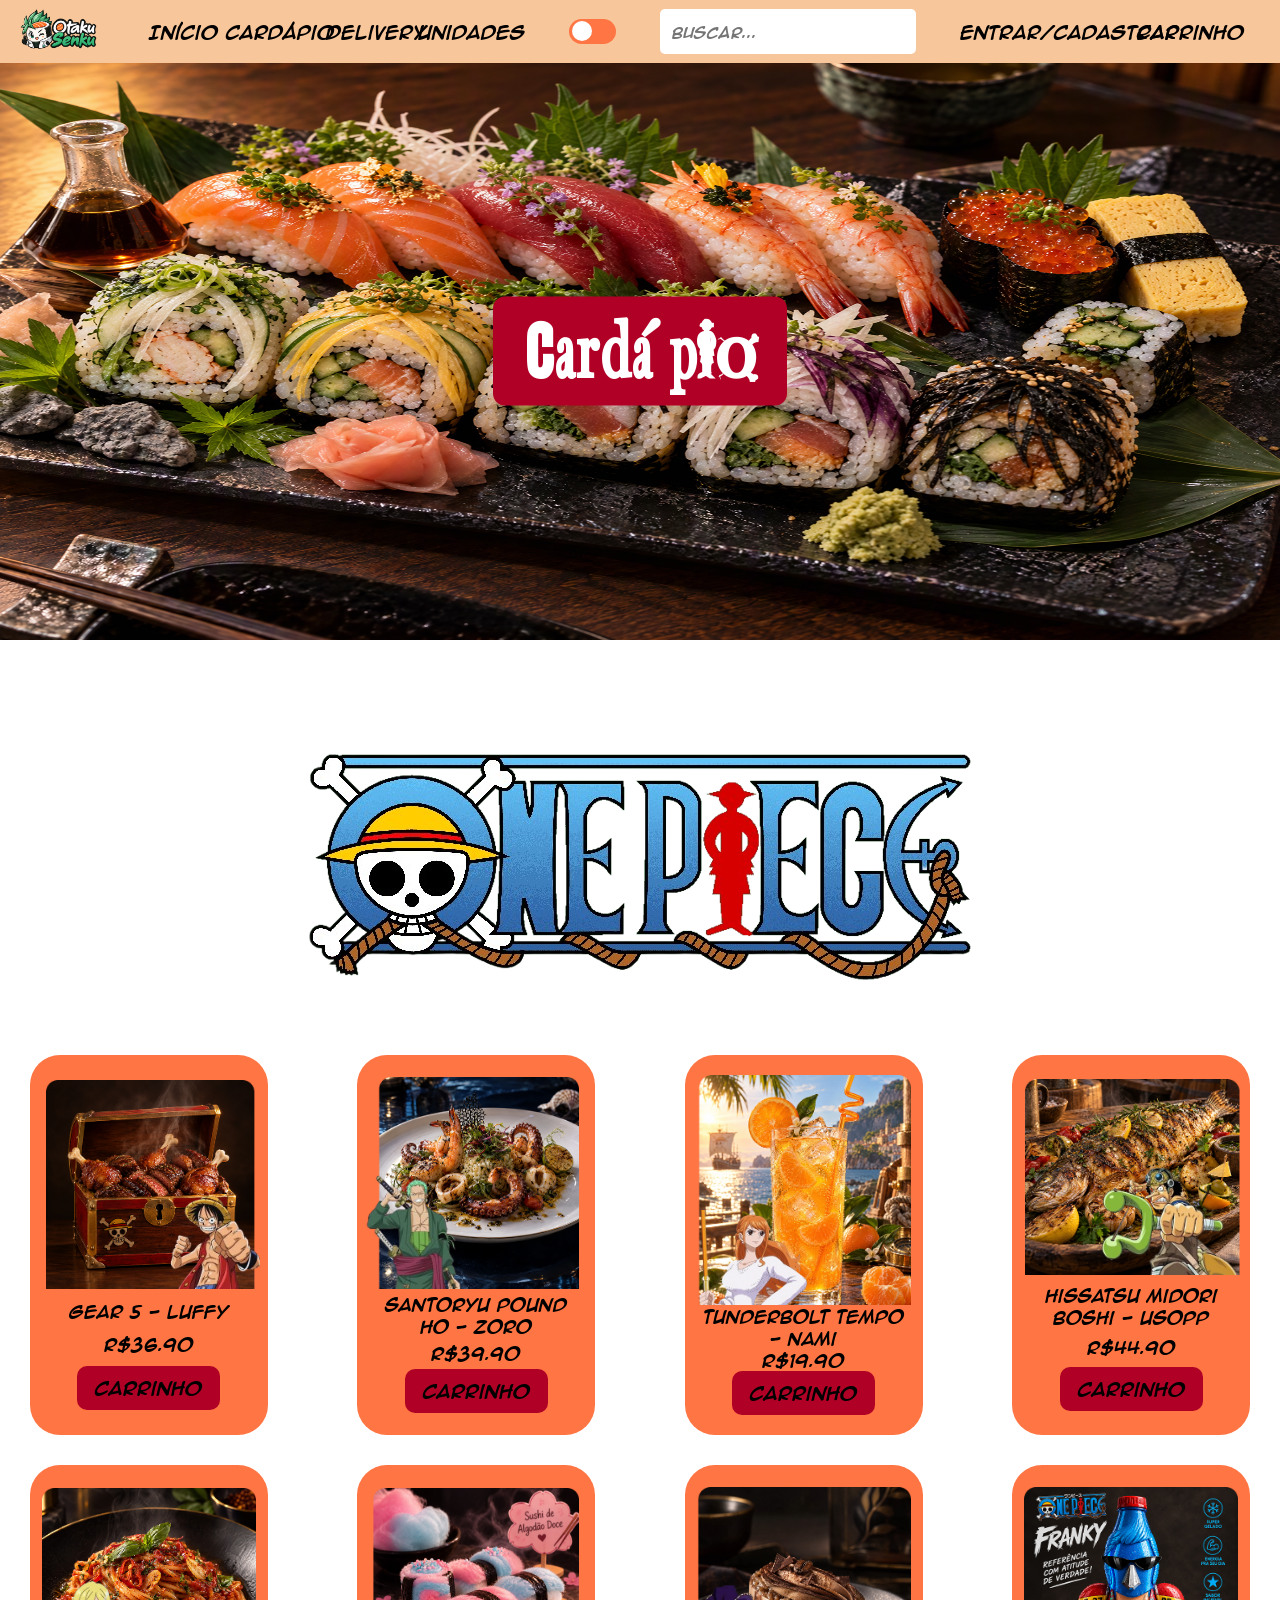
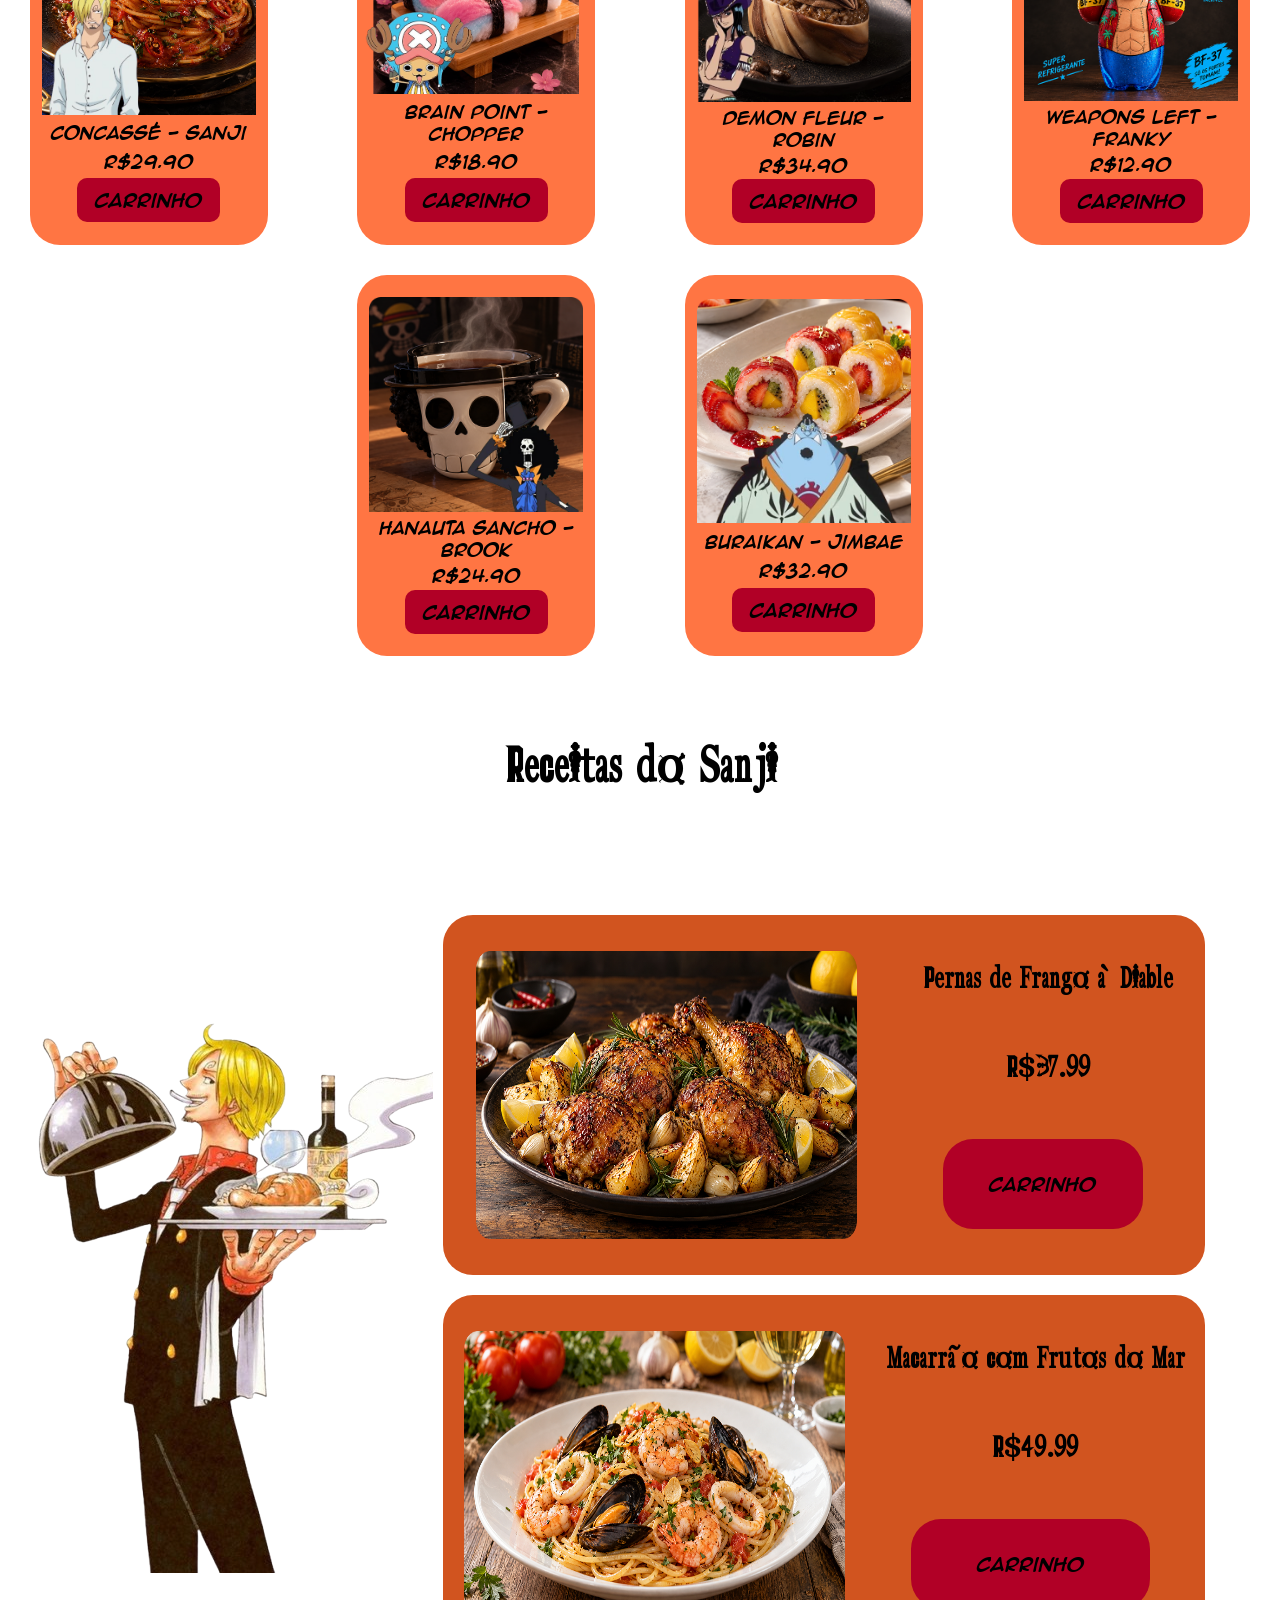
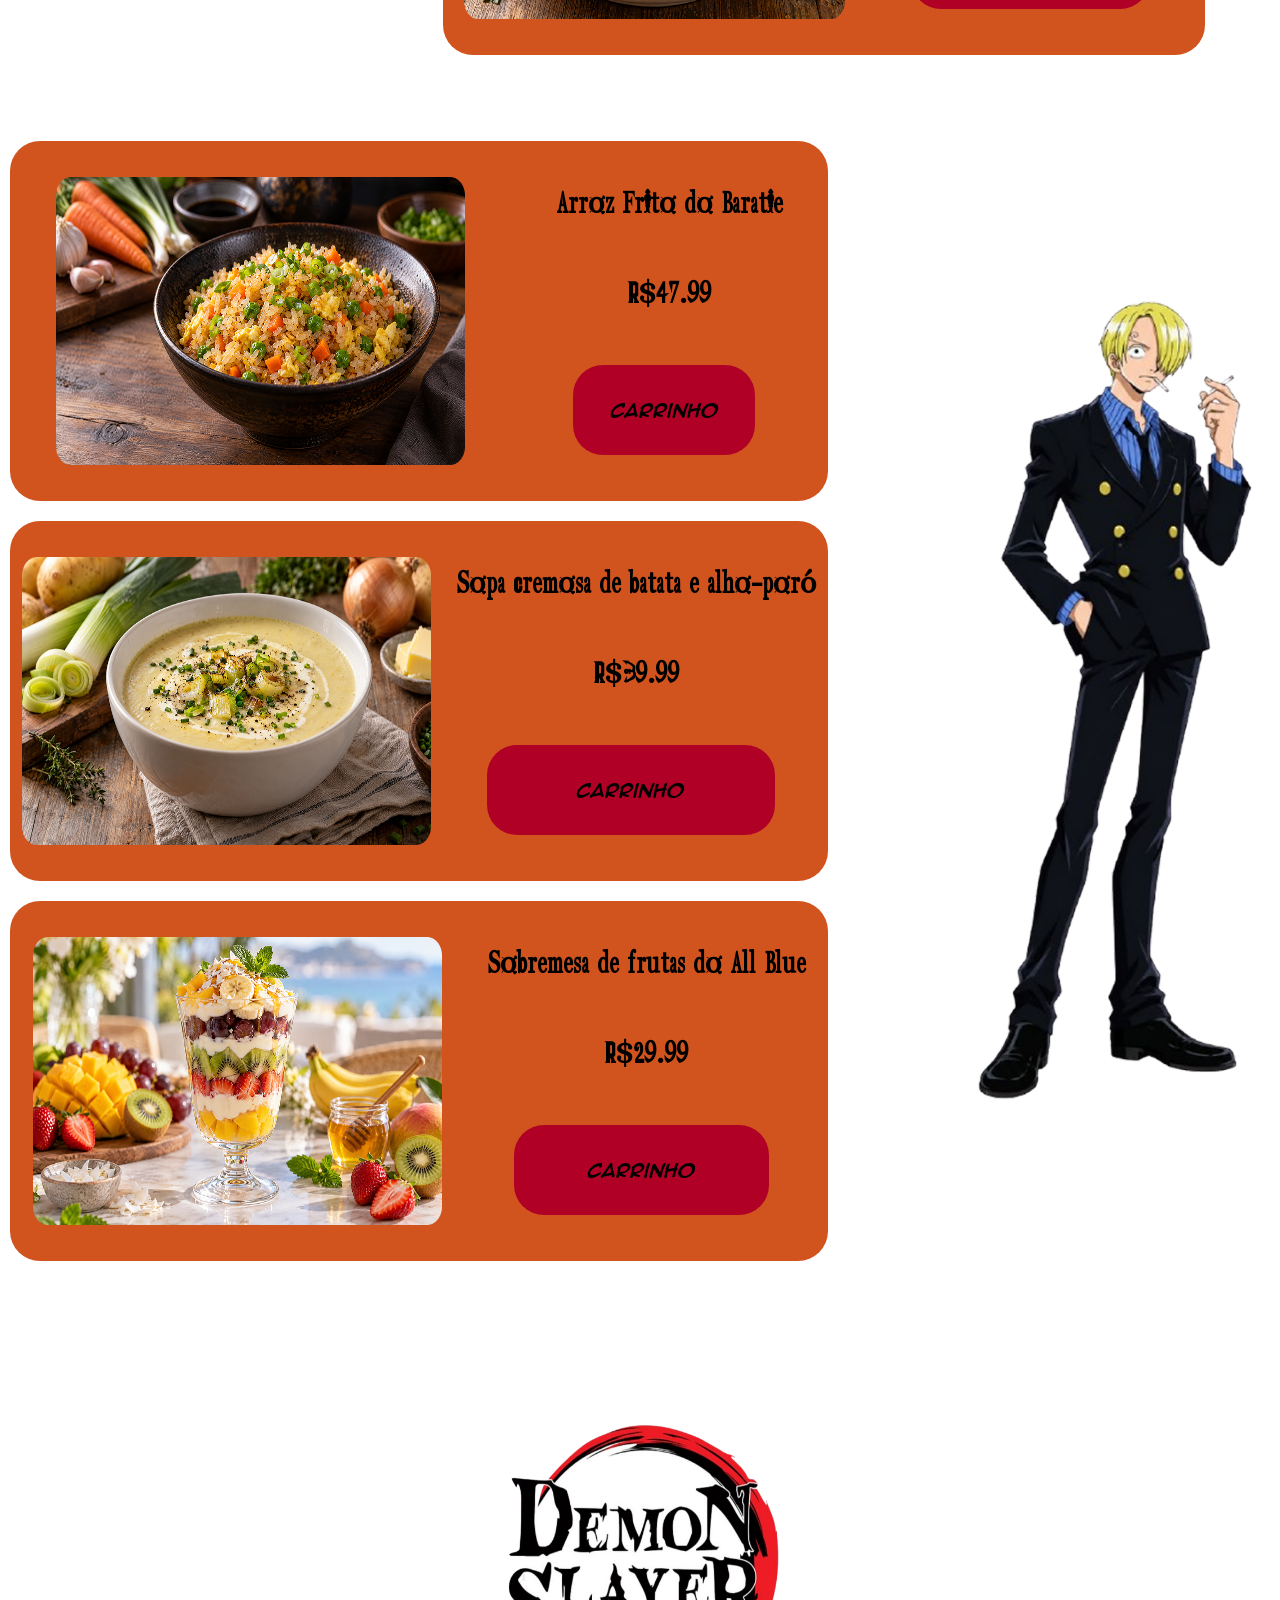
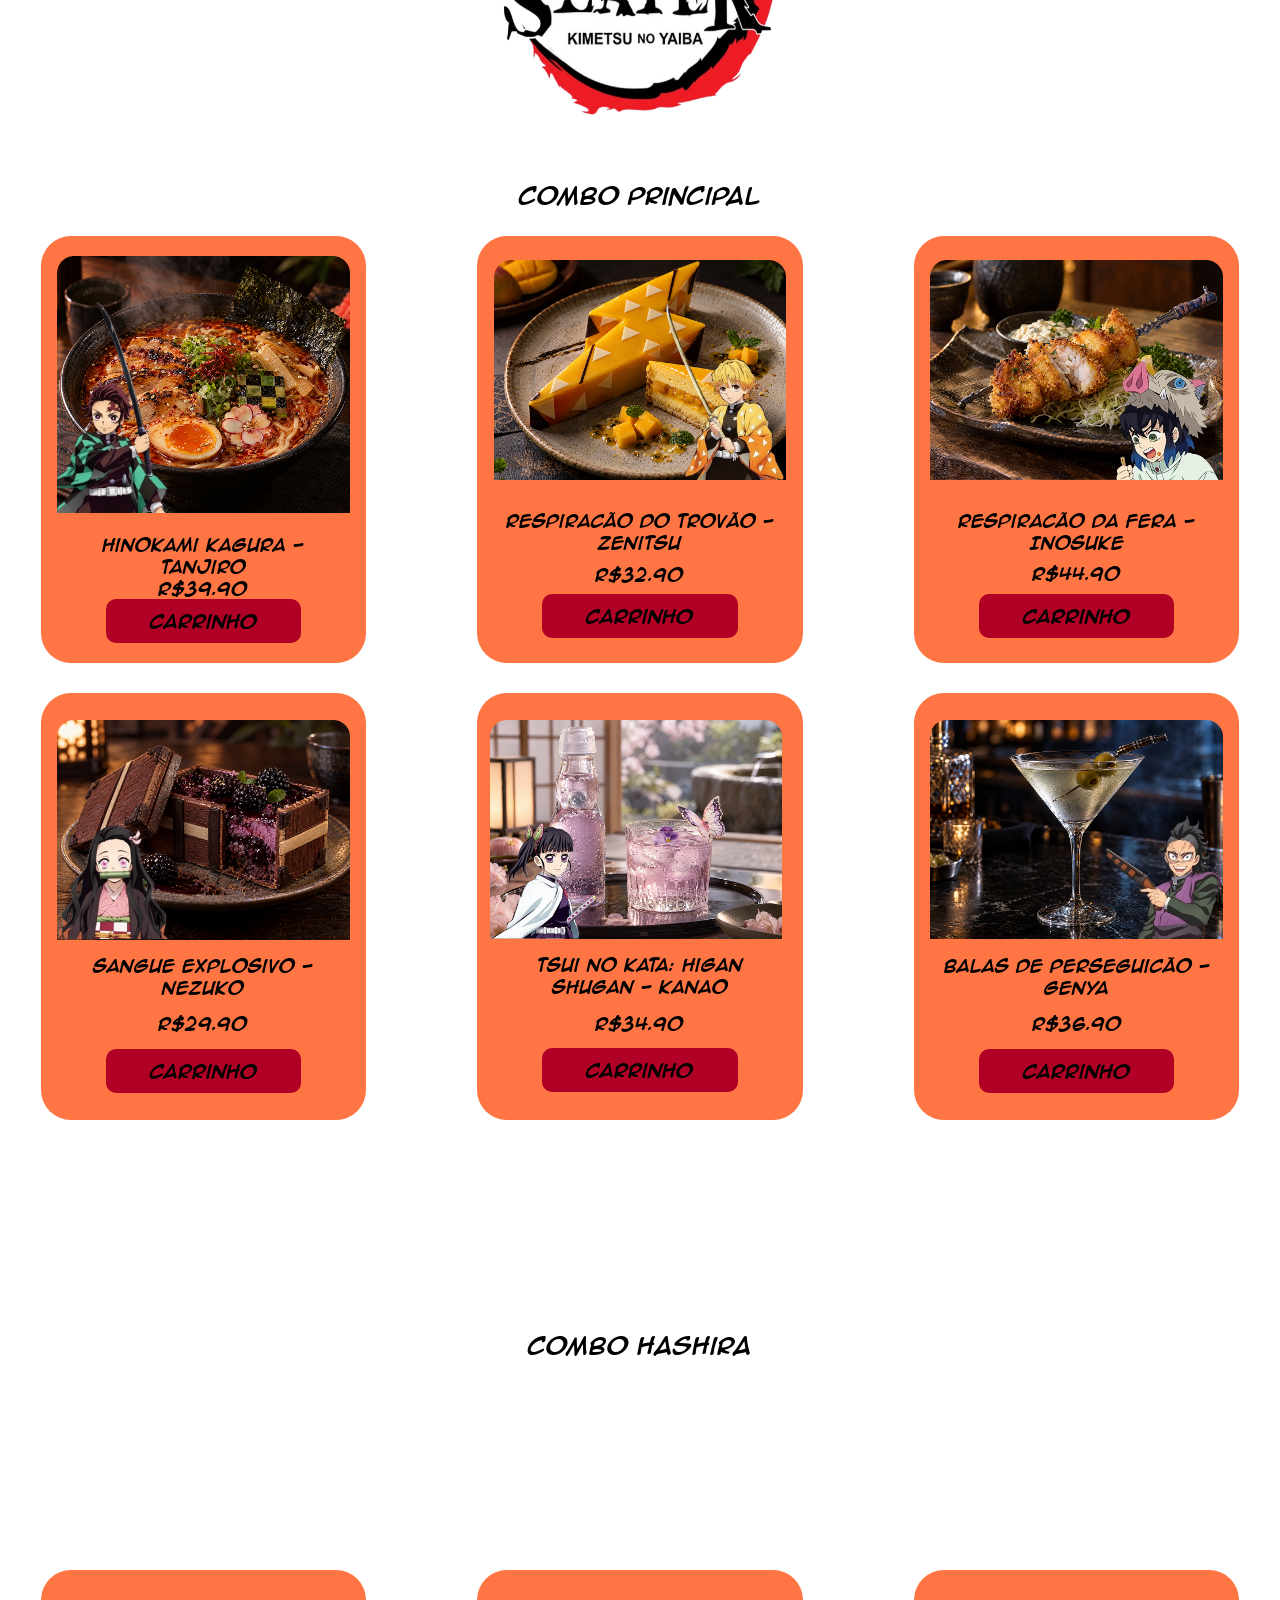
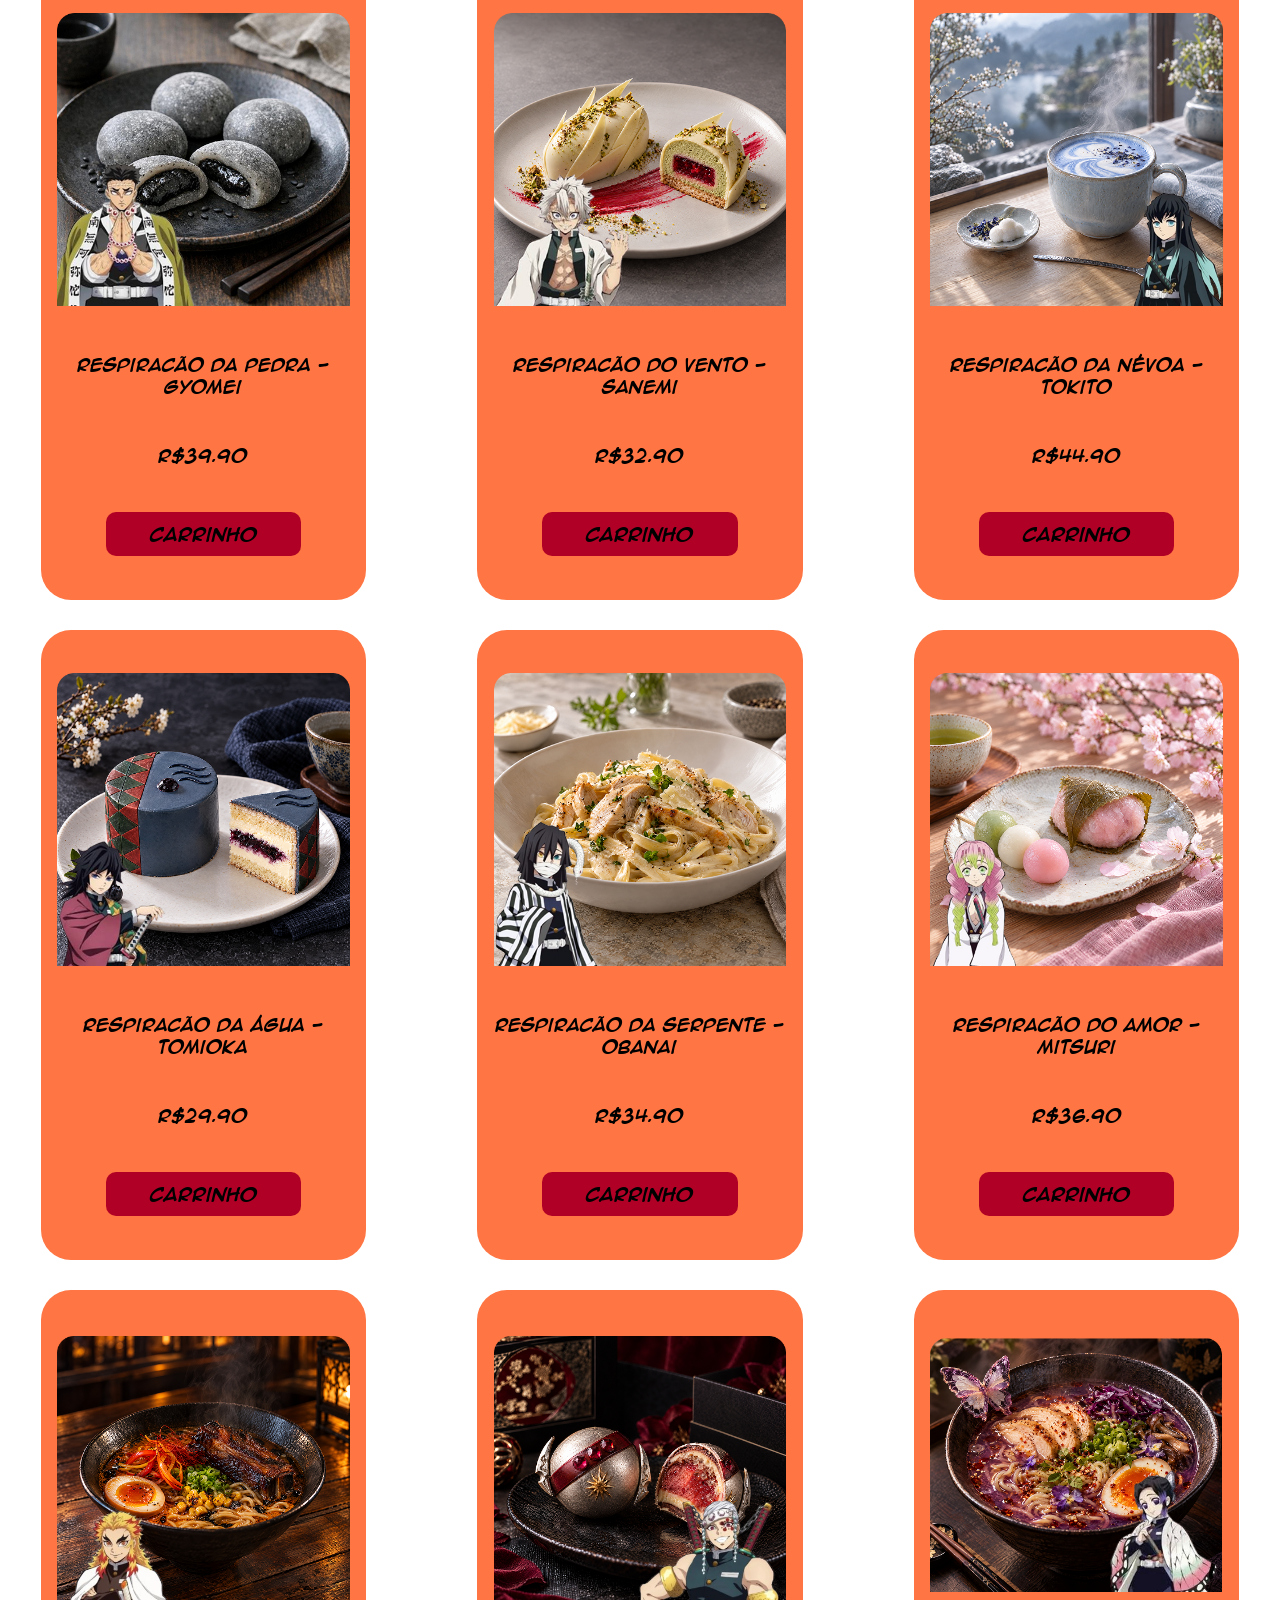
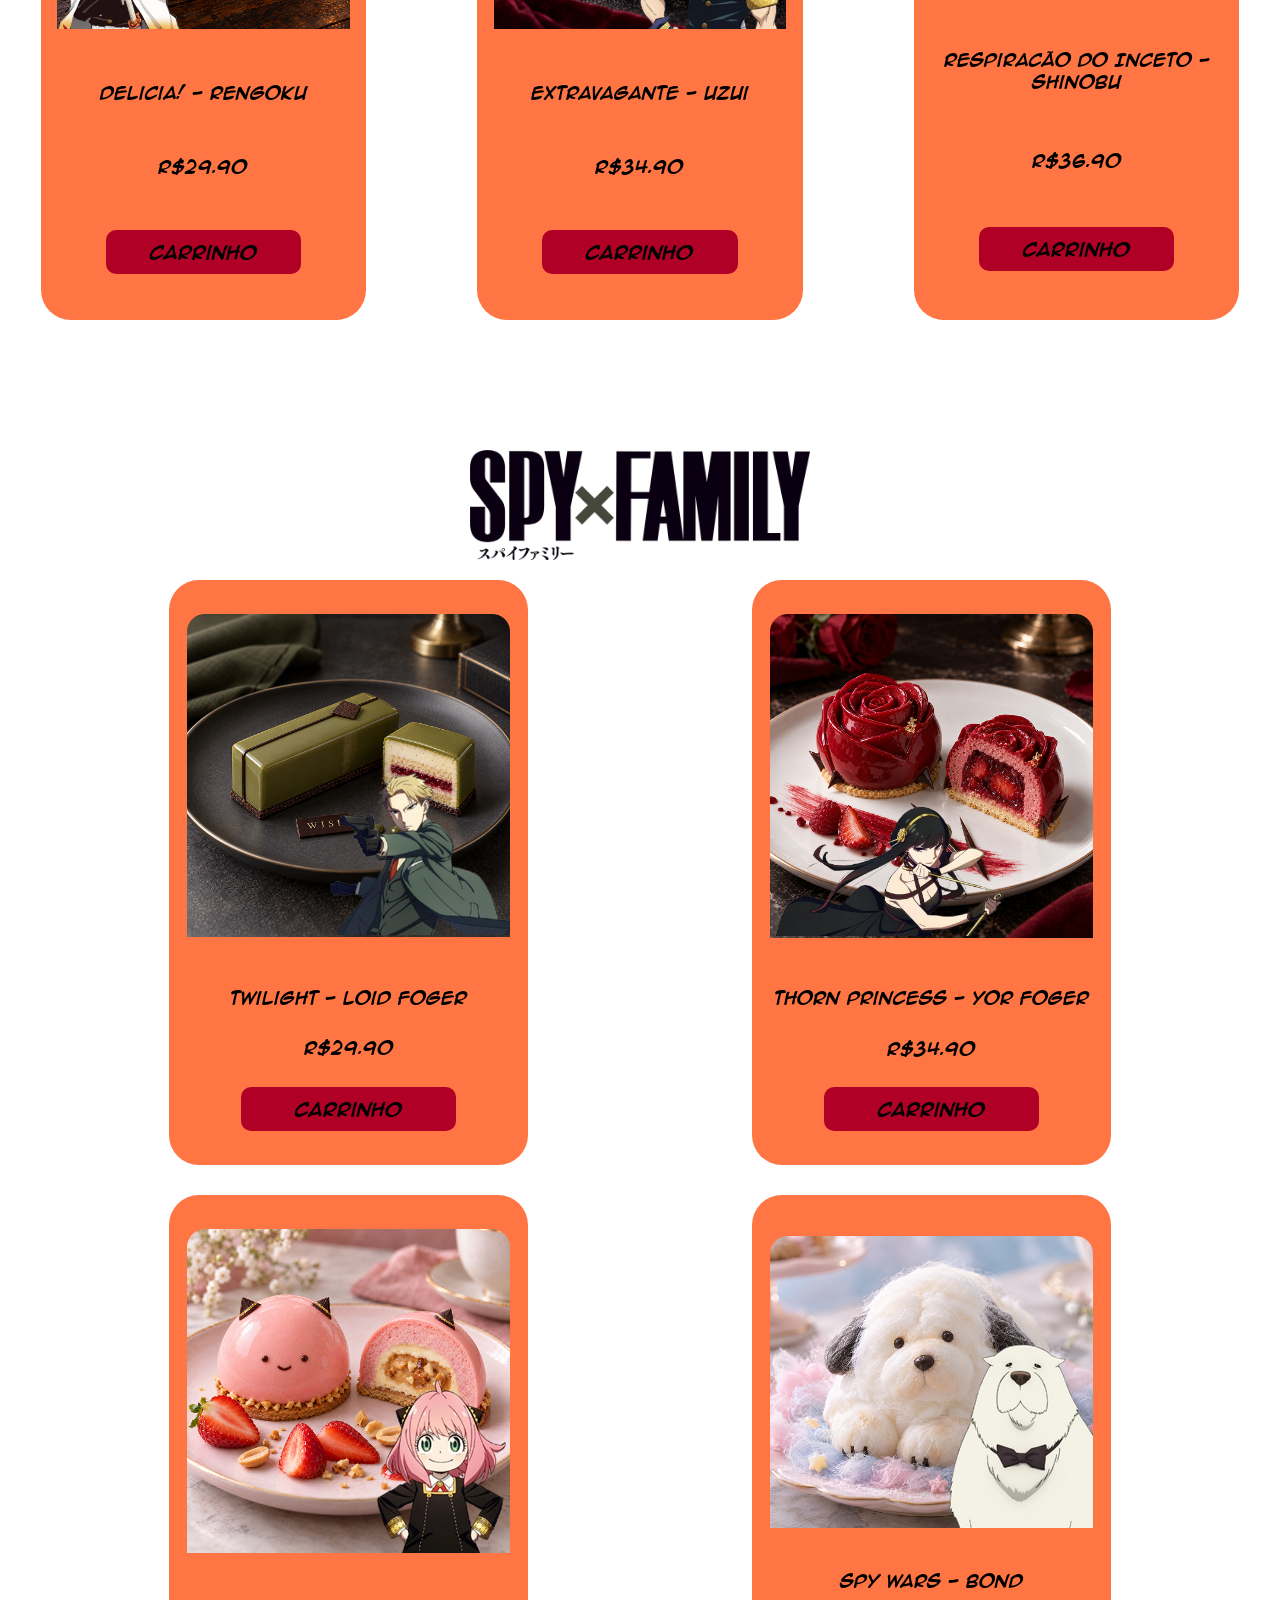
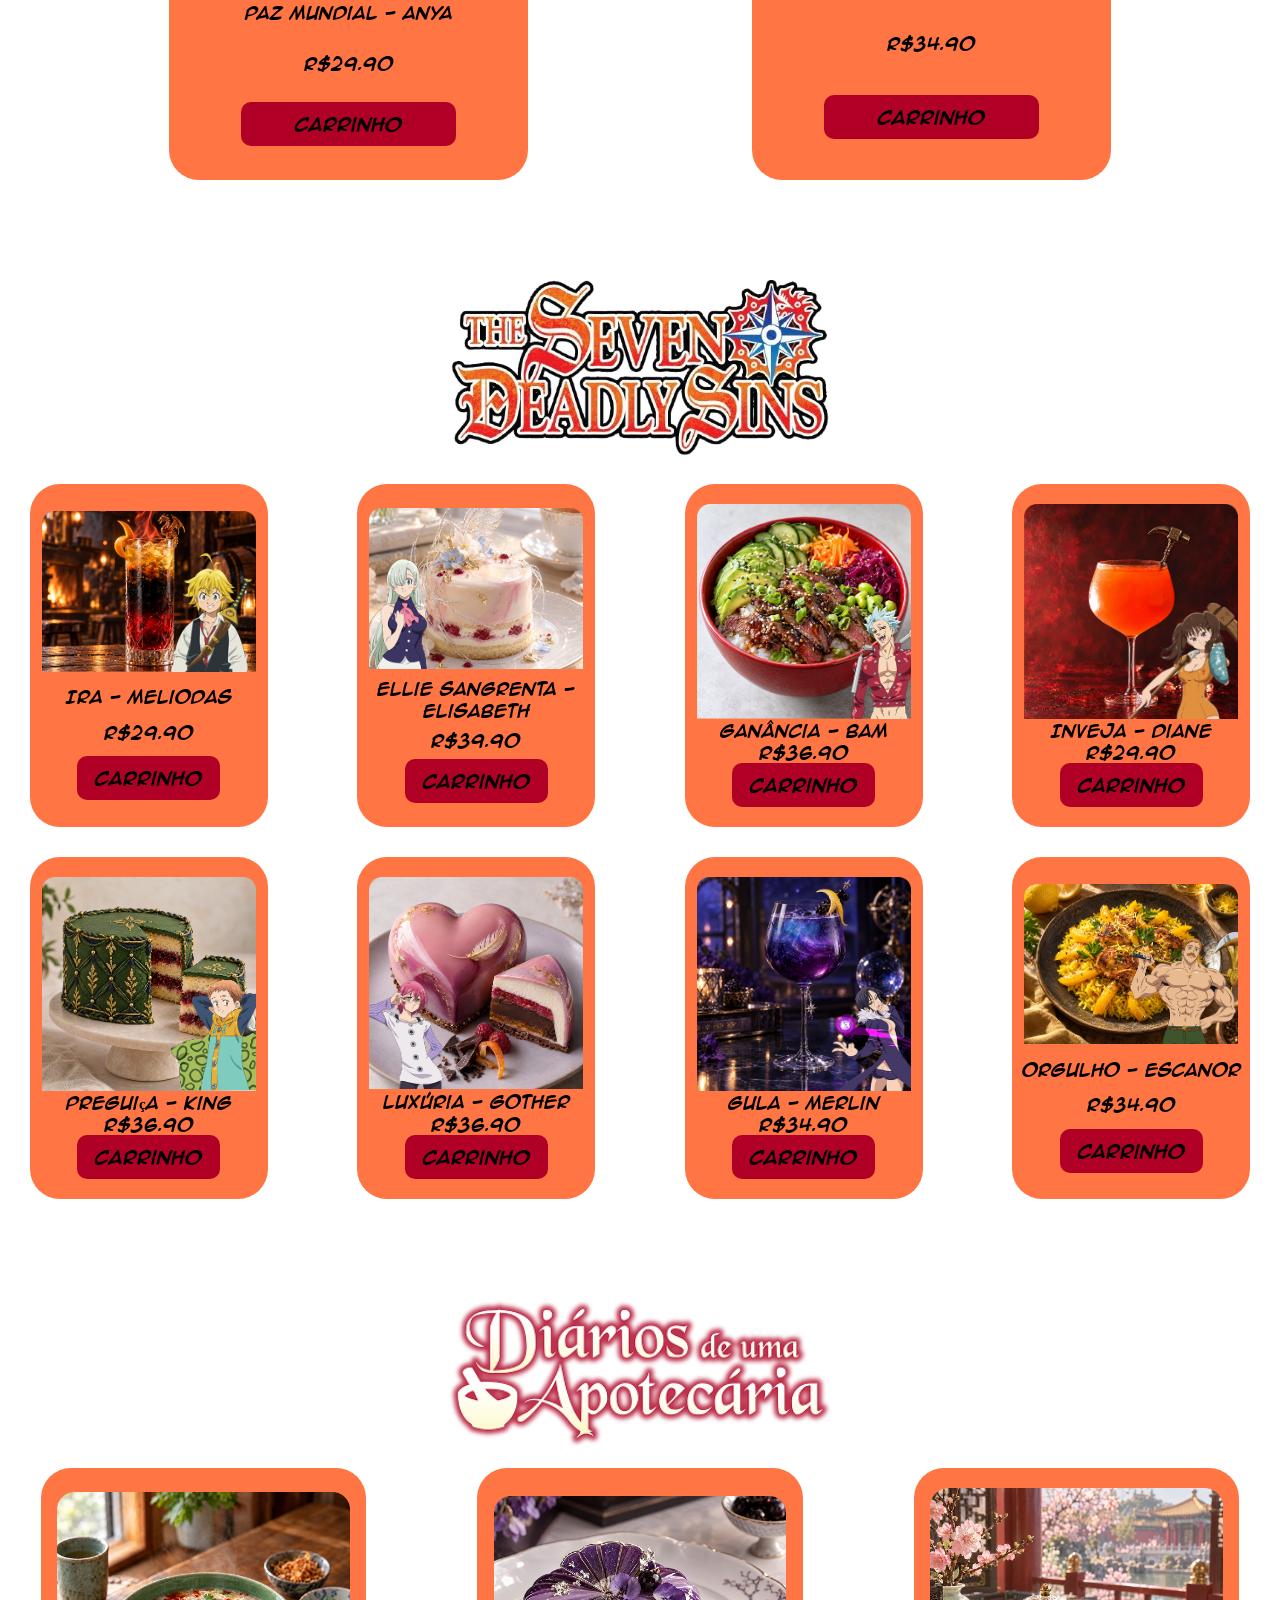
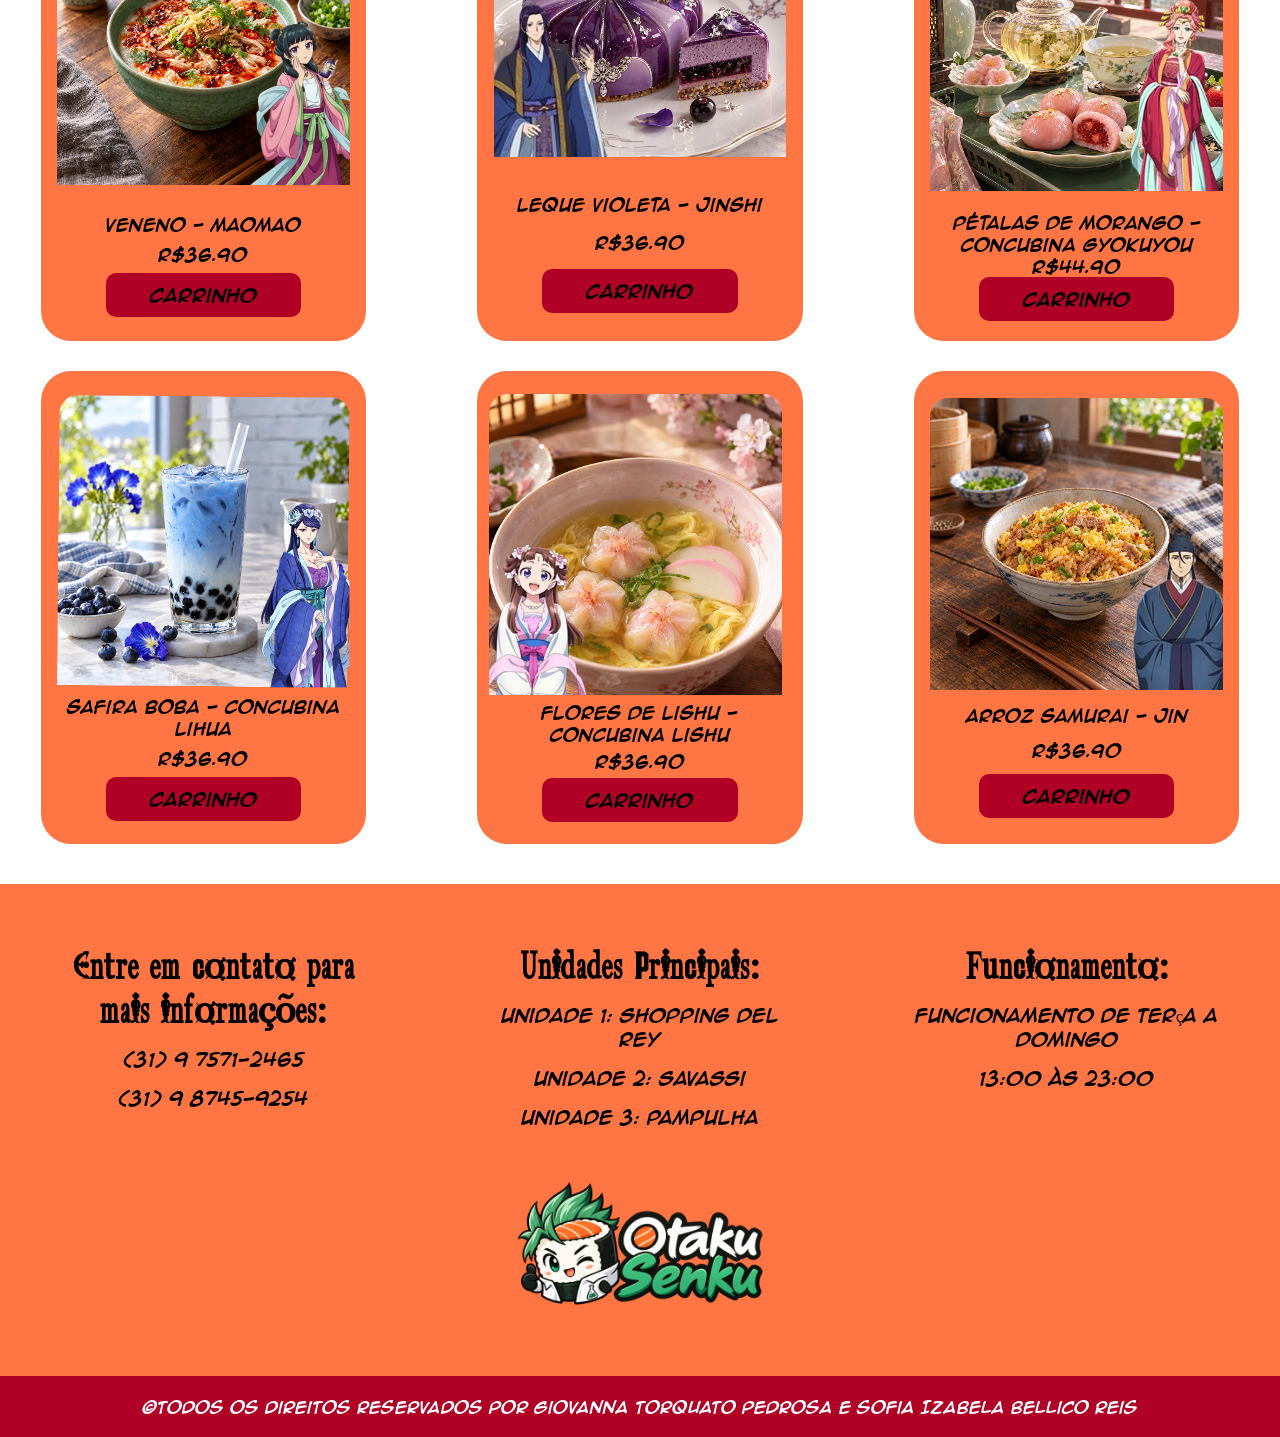
==== commit ec3438ca: "Update cardapio.html" ====
--- a/cardapio.html
+++ b/cardapio.html
@@ -38,7 +38,7 @@
             <li><a href="#" class="entrar abrir-modal">Entrar/Cadastrar</a></li>
         </menu>
 
-        <div class="car"><a href="carrinho.html" id="a"><img src="car 1.png" alt="">Carrinho</a></div>
+        <div class="car"><a href="carrinho.html" id="a">Carrinho</a></div>
     </header>
 
     <!-- MODAL: fica fora do header, direto no body, para o resto da página poder ser desfocado -->
@@ -504,4 +504,4 @@
     </footer>
 </body>
 
-</html>+</html>
